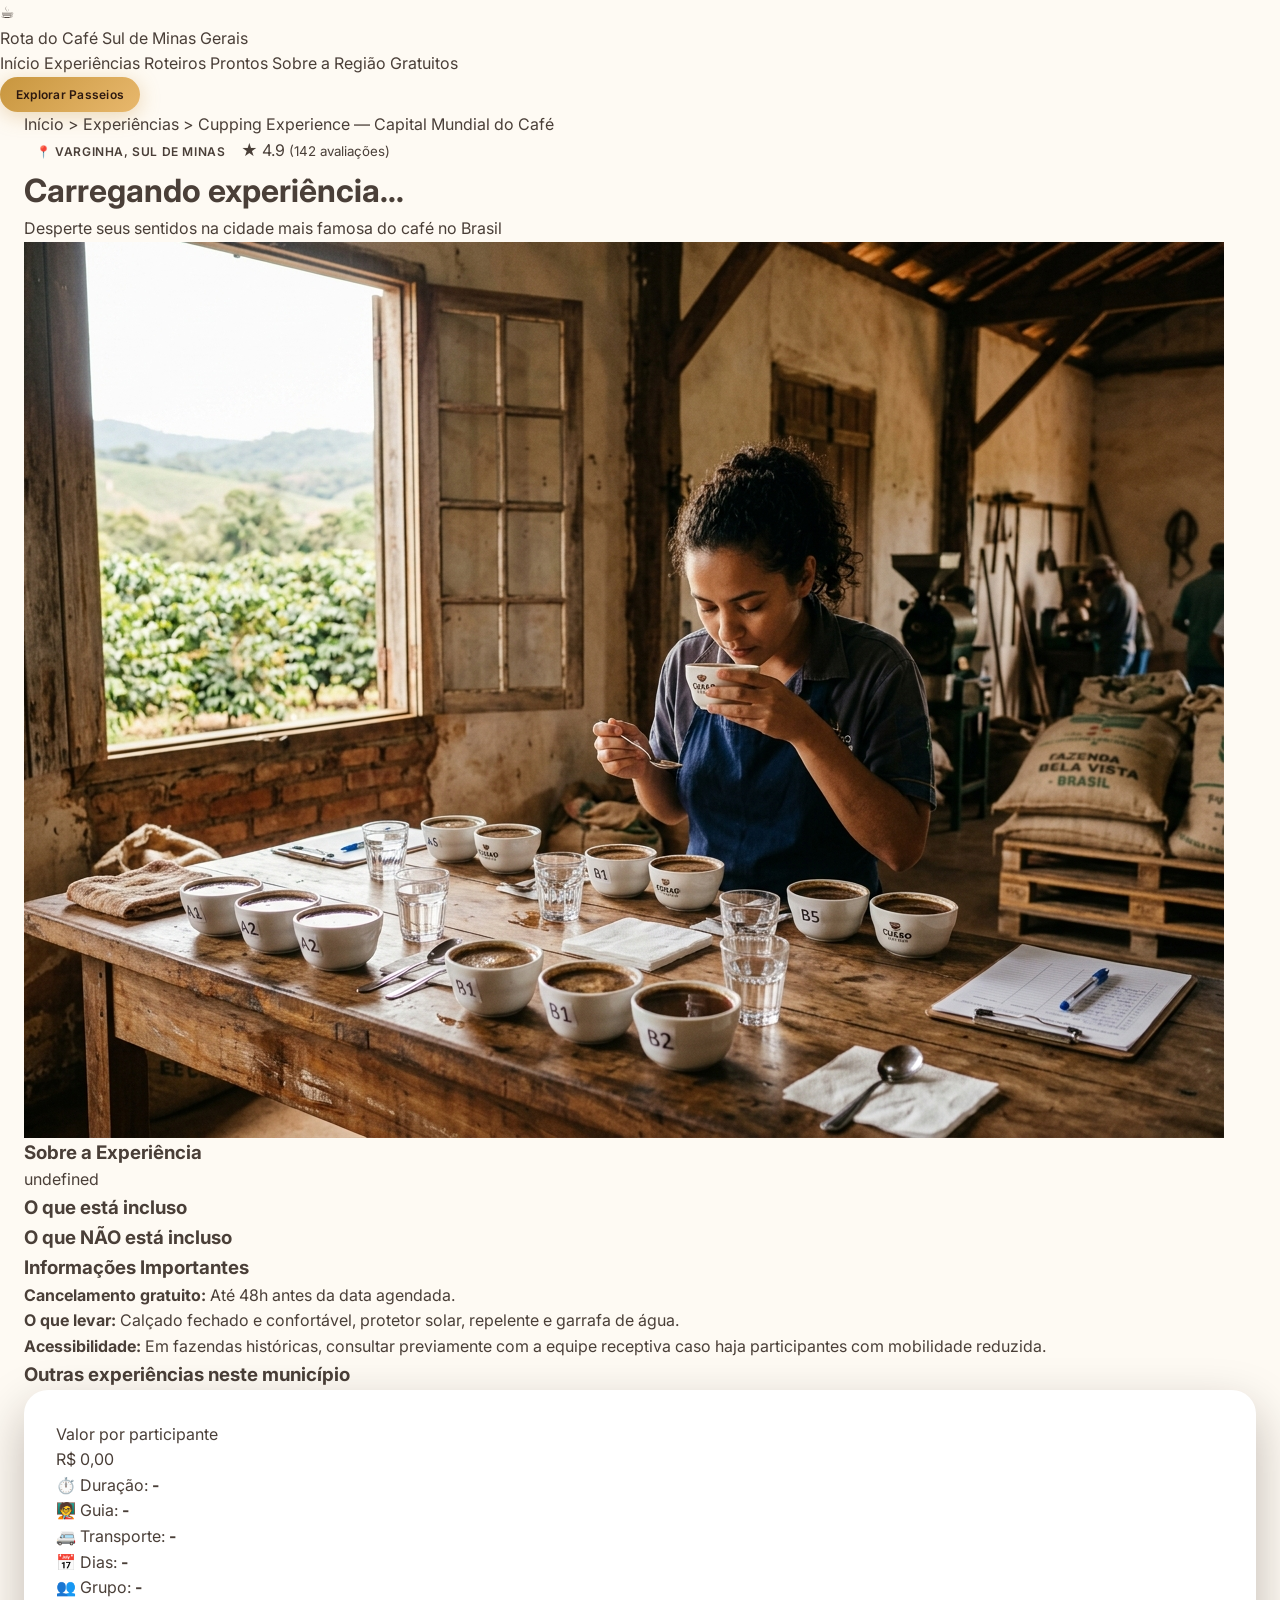
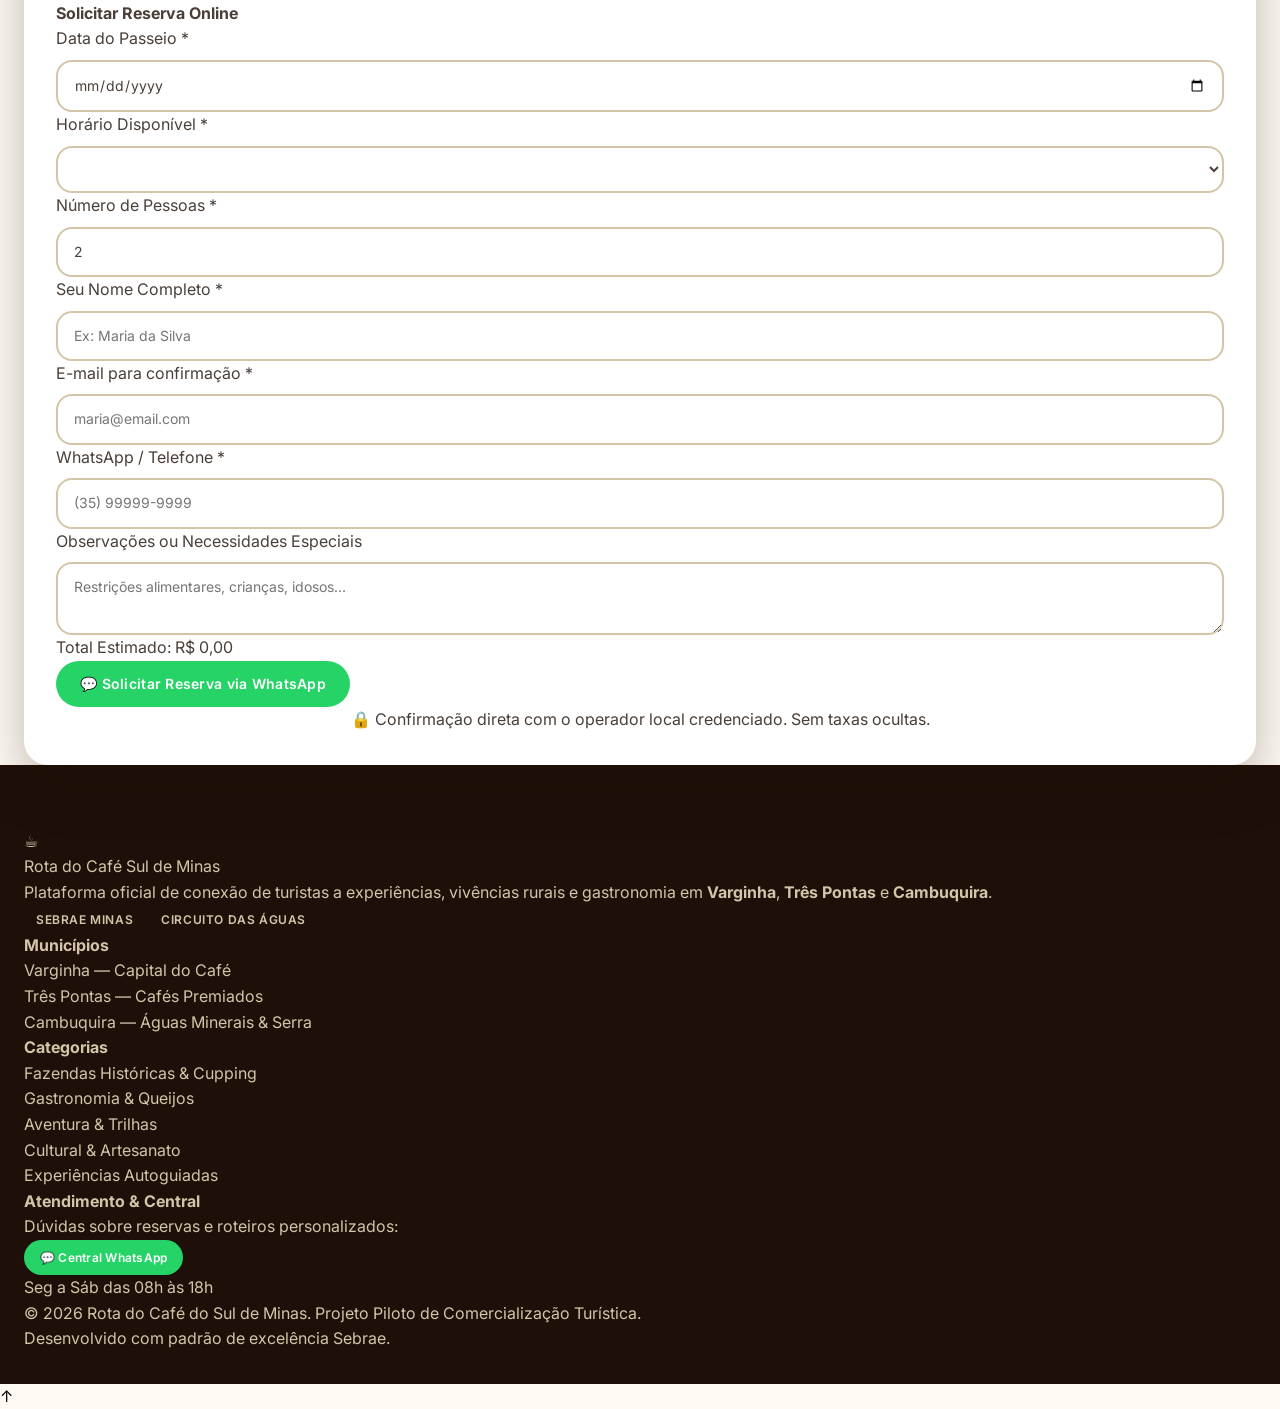
==== experiencia.html @ 90dc14e3 "first commit" ====
<!DOCTYPE html>
<html lang="pt-BR">
<head>
  <meta charset="UTF-8">
  <meta name="viewport" content="width=device-width, initial-scale=1.0">
  <link rel="preconnect" href="https://fonts.googleapis.com">
  <link rel="preconnect" href="https://fonts.gstatic.com" crossorigin>
  <link href="https://fonts.googleapis.com/css2?family=Plus+Jakarta+Sans:wght@400;500;600;700;800&family=Playfair+Display:ital,wght@0,600;0,700;1,400&display=swap" rel="stylesheet">
  <link rel="stylesheet" href="css/variables.css">
  <link rel="stylesheet" href="css/reset.css">
  <link rel="stylesheet" href="css/components.css">
  <link rel="stylesheet" href="css/main.css">
  <title>Detalhes da Experiência — Rota do Café</title>
</head>
<body>


  <header class="header">
    <div class="header-container">
      <a href="index.html" class="logo">
        <span class="logo-icon">☕</span>
        <div class="logo-text">
          <span class="logo-title">Rota do Café</span>
          <span class="logo-subtitle">Sul de Minas Gerais</span>
        </div>
      </a>
      <nav class="nav-links">
        <a href="index.html">Início</a>
        <a href="experiencias.html">Experiências</a>
        <a href="roteiros.html">Roteiros Prontos</a>
        <a href="sobre.html">Sobre a Região</a>
        <a href="experiencias.html?preco=free" class="nav-highlight">Gratuitos</a>
      </nav>
      <div class="header-actions">
        <a href="experiencias.html" class="btn btn-primary btn-sm">Explorar Passeios</a>
        <button class="mobile-toggle" aria-label="Menu Mobile">
          <span></span><span></span><span></span>
        </button>
      </div>
    </div>
  </header>


  <main id="expContainer" class="exp-detail-page py-8">
    <div class="container">
      
      <!-- Topo: Breadcrumb e Título -->
      <nav class="breadcrumb mb-4">
        <a href="index.html">Início</a> &gt; 
        <a href="experiencias.html">Experiências</a> &gt; 
        <span id="expTitle">Experiência</span>
      </nav>

      <div class="exp-header-info mb-6">
        <div class="flex-between align-center">
          <span id="expCity" class="badge badge-dourado text-sm">📍 Município</span>
          <span id="expRating" class="rating-stars text-sm">★ 4.9</span>
        </div>
        <h1 id="expTitle" class="mt-2">Carregando experiência...</h1>
        <p id="expSubtitle" class="lead text-muted"></p>
      </div>

      <!-- Grid Principal: Detalhes + Barra de Reserva -->
      <div class="exp-layout">
        
        <!-- Coluna Esquerda: Fotos, Conteúdo, Inclusos -->
        <div class="exp-main-col">
          <div class="exp-hero-img-box mb-6">
            <img id="expHeroImg" src="assets/images/hero.jpg" alt="Foto da Experiência">
          </div>

          <section class="exp-section">
            <h3>Sobre a Experiência</h3>
            <div id="expDescFull"></div>
          </section>

          <section class="exp-section">
            <h3>O que está incluso</h3>
            <ul id="expInclusos" class="inclusos-list"></ul>
          </section>

          <section class="exp-section">
            <h3>O que NÃO está incluso</h3>
            <ul id="expNaoInclusos" class="nao-inclusos-list"></ul>
          </section>

          <section class="exp-section">
            <h3>Informações Importantes</h3>
            <div class="info-box-highlight">
              <p><strong>Cancelamento gratuito:</strong> Até 48h antes da data agendada.</p>
              <p><strong>O que levar:</strong> Calçado fechado e confortável, protetor solar, repelente e garrafa de água.</p>
              <p><strong>Acessibilidade:</strong> Em fazendas históricas, consultar previamente com a equipe receptiva caso haja participantes com mobilidade reduzida.</p>
            </div>
          </section>

          <!-- Outras experiências no mesmo município -->
          <section class="exp-section mt-8">
            <h3>Outras experiências neste município</h3>
            <div id="relatedGrid" class="grid-3 mt-4"></div>
          </section>
        </div>

        <!-- Coluna Direita: Box de Reserva Flutuante -->
        <aside class="exp-booking-sidebar">
          <div class="booking-card shadow-lg">
            <div class="booking-header">
              <span class="text-xs uppercase tracking-wider text-muted">Valor por participante</span>
              <div id="bookingPriceDisplay" class="booking-price-val">R$ 0,00</div>
            </div>

            <!-- Ficha Técnica Rápida -->
            <div class="booking-specs">
              <div class="spec-row">
                <span>⏱️ Duração:</span>
                <strong id="specDuration">-</strong>
              </div>
              <div class="spec-row">
                <span>🧑‍🏫 Guia:</span>
                <strong id="specGuide">-</strong>
              </div>
              <div class="spec-row">
                <span>🚐 Transporte:</span>
                <strong id="specTransport">-</strong>
              </div>
              <div class="spec-row">
                <span>📅 Dias:</span>
                <strong id="specDays">-</strong>
              </div>
              <div class="spec-row">
                <span>👥 Grupo:</span>
                <strong id="specMinMax">-</strong>
              </div>
            </div>

            <!-- Formulário de Solicitação de Reserva -->
            <form id="bookingForm" class="booking-form mt-4">
              <h4 class="font-bold text-sm mb-3">Solicitar Reserva Online</h4>
              
              <div class="form-group mb-3">
                <label for="bookDate">Data do Passeio *</label>
                <input type="date" id="bookDate" required class="form-input">
              </div>

              <div class="form-group mb-3">
                <label for="bookTime">Horário Disponível *</label>
                <select id="bookTime" required class="form-select"></select>
              </div>

              <div class="form-group mb-3">
                <label for="bookPersons">Número de Pessoas *</label>
                <input type="number" id="bookPersons" value="2" min="1" max="30" required class="form-input">
              </div>

              <div class="form-group mb-3">
                <label for="bookName">Seu Nome Completo *</label>
                <input type="text" id="bookName" placeholder="Ex: Maria da Silva" required class="form-input">
              </div>

              <div class="form-group mb-3">
                <label for="bookEmail">E-mail para confirmação *</label>
                <input type="email" id="bookEmail" placeholder="maria@email.com" required class="form-input">
              </div>

              <div class="form-group mb-3">
                <label for="bookPhone">WhatsApp / Telefone *</label>
                <input type="tel" id="bookPhone" placeholder="(35) 99999-9999" required class="form-input">
              </div>

              <div class="form-group mb-4">
                <label for="bookNotes">Observações ou Necessidades Especiais</label>
                <textarea id="bookNotes" rows="2" placeholder="Restrições alimentares, crianças, idosos..." class="form-input"></textarea>
              </div>

              <div class="booking-total-summary flex-between align-center p-3 mb-4 bg-light rounded">
                <span class="text-sm font-bold">Total Estimado:</span>
                <span id="bookTotalAmount" class="font-bold text-cafe text-lg">R$ 0,00</span>
              </div>

              <button type="submit" id="submitBooking" class="btn btn-whatsapp w-full py-3">
                <span>💬 Solicitar Reserva via WhatsApp</span>
              </button>
              
              <p class="text-xs text-center text-muted mt-2">
                🔒 Confirmação direta com o operador local credenciado. Sem taxas ocultas.
              </p>
            </form>
          </div>
        </aside>

      </div>
    </div>
  </main>


  <footer class="footer">
    <div class="container footer-content">
      <div class="footer-col brand-col">
        <div class="logo mb-4">
          <span class="logo-icon">☕</span>
          <div class="logo-text">
            <span class="logo-title">Rota do Café</span>
            <span class="logo-subtitle">Sul de Minas</span>
          </div>
        </div>
        <p class="text-sm text-muted">
          Plataforma oficial de conexão de turistas a experiências, vivências rurais e gastronomia em <strong>Varginha</strong>, <strong>Três Pontas</strong> e <strong>Cambuquira</strong>.
        </p>
        <div class="footer-badges mt-4">
          <span class="badge badge-cafe">Sebrae Minas</span>
          <span class="badge badge-verde">Circuito das Águas</span>
        </div>
      </div>

      <div class="footer-col">
        <h4>Municípios</h4>
        <ul>
          <li><a href="experiencias.html?municipio=Varginha">Varginha — Capital do Café</a></li>
          <li><a href="experiencias.html?municipio=Tr%C3%AAs+Pontas">Três Pontas — Cafés Premiados</a></li>
          <li><a href="experiencias.html?municipio=Cambuquira">Cambuquira — Águas Minerais & Serra</a></li>
        </ul>
      </div>

      <div class="footer-col">
        <h4>Categorias</h4>
        <ul>
          <li><a href="experiencias.html?categoria=fazenda">Fazendas Históricas & Cupping</a></li>
          <li><a href="experiencias.html?categoria=gastronomia">Gastronomia & Queijos</a></li>
          <li><a href="experiencias.html?categoria=aventura">Aventura & Trilhas</a></li>
          <li><a href="experiencias.html?categoria=cultural">Cultural & Artesanato</a></li>
          <li><a href="experiencias.html?preco=free">Experiências Autoguiadas</a></li>
        </ul>
      </div>

      <div class="footer-col">
        <h4>Atendimento & Central</h4>
        <p class="text-sm text-muted mb-3">Dúvidas sobre reservas e roteiros personalizados:</p>
        <a href="https://wa.me/5535999887766" target="_blank" class="btn btn-whatsapp btn-sm">
          <span>💬 Central WhatsApp</span>
        </a>
        <p class="text-xs text-muted mt-3">Seg a Sáb das 08h às 18h</p>
      </div>
    </div>

    <div class="footer-bottom">
      <div class="container flex-between">
        <p class="text-xs text-muted">© 2026 Rota do Café do Sul de Minas. Projeto Piloto de Comercialização Turística.</p>
        <p class="text-xs text-muted">Desenvolvido com padrão de excelência Sebrae.</p>
      </div>
    </div>
  </footer>
  <button id="backToTop" class="back-to-top" aria-label="Voltar ao topo">↑</button>


  <script src="js/data.js"></script>
  <script src="js/main.js"></script>
  <script src="js/experience.js"></script>
</body>
</html>
---- css/variables.css ----
/* ============================================================
   ROTA DO CAFE DO SUL DE MINAS - Design Tokens
   ============================================================ */

@import url('https://fonts.googleapis.com/css2?family=Playfair+Display:ital,wght@0,400;0,600;0,700;0,900;1,400;1,600&family=Inter:wght@300;400;500;600;700&family=Bebas+Neue&display=swap');

:root {
  --cafe-escuro:   #1E1008;
  --cafe-profundo: #2C1810;
  --cafe-medio:    #6B3A2A;
  --cafe-claro:    #8B5E3C;
  --dourado:       #C8963E;
  --dourado-claro: #E8B86D;
  --dourado-pale:  #F5D89A;
  --verde-mata:    #1E3A0F;
  --verde-escuro:  #2D5016;
  --verde-medio:   #4A7C2F;
  --verde-claro:   #6B9E47;
  --verde-menta:   #8DC26B;
  --creme:         #F5EDD6;
  --creme-escuro:  #EDE0C4;
  --areia:         #D4C5A9;
  --argila:        #A8907A;
  --cinza-quente:  #8A7B6E;
  --cinza-escuro:  #4A3F38;
  --branco-quente: #FEFAF3;
  --sucesso:       #2D7A3A;
  --atencao:       #C8963E;
  --erro:          #9B2335;
  --info:          #2D5A8E;
  --grad-hero:     linear-gradient(165deg, rgba(30,16,8,0.85) 0%, rgba(44,24,16,0.6) 50%, rgba(45,80,22,0.4) 100%);
  --grad-cafe:     linear-gradient(135deg, var(--cafe-profundo) 0%, var(--cafe-medio) 100%);
  --grad-dourado:  linear-gradient(135deg, var(--dourado) 0%, var(--dourado-claro) 100%);
  --grad-verde:    linear-gradient(135deg, var(--verde-escuro) 0%, var(--verde-medio) 100%);
  --grad-card:     linear-gradient(180deg, transparent 40%, rgba(30,16,8,0.92) 100%);
  --grad-section:  linear-gradient(180deg, var(--branco-quente) 0%, var(--creme) 100%);
  --font-serif:    'Playfair Display', Georgia, serif;
  --font-sans:     'Inter', system-ui, sans-serif;
  --font-display:  'Bebas Neue', 'Arial Black', sans-serif;
  --text-xs:    0.75rem;
  --text-sm:    0.875rem;
  --text-base:  1rem;
  --text-lg:    1.125rem;
  --text-xl:    1.25rem;
  --text-2xl:   1.5rem;
  --text-3xl:   1.875rem;
  --text-4xl:   2.25rem;
  --text-5xl:   3rem;
  --text-6xl:   3.75rem;
  --text-7xl:   4.5rem;
  --space-1:   0.25rem;
  --space-2:   0.5rem;
  --space-3:   0.75rem;
  --space-4:   1rem;
  --space-5:   1.25rem;
  --space-6:   1.5rem;
  --space-8:   2rem;
  --space-10:  2.5rem;
  --space-12:  3rem;
  --space-16:  4rem;
  --space-20:  5rem;
  --space-24:  6rem;
  --space-32:  8rem;
  --radius-sm:  0.25rem;
  --radius-md:  0.5rem;
  --radius-lg:  1rem;
  --radius-xl:  1.5rem;
  --radius-full: 9999px;
  --shadow-sm:  0 1px 3px rgba(30,16,8,0.12);
  --shadow-md:  0 4px 12px rgba(30,16,8,0.15);
  --shadow-lg:  0 10px 30px rgba(30,16,8,0.20);
  --shadow-xl:  0 20px 50px rgba(30,16,8,0.28);
  --shadow-gold: 0 4px 20px rgba(200,150,62,0.35);
  --shadow-card: 0 8px 32px rgba(30,16,8,0.18);
  --ease-out:   cubic-bezier(0.25, 0.46, 0.45, 0.94);
  --ease-spring: cubic-bezier(0.34, 1.56, 0.64, 1);
  --duration-fast:   150ms;
  --duration-base:   250ms;
  --duration-slow:   400ms;
  --container-max: 1280px;
  --nav-height: 72px;
}
---- css/components.css ----
/* ===== BUTTONS ===== */
.btn {
  display: inline-flex;
  align-items: center;
  gap: var(--space-2);
  padding: var(--space-3) var(--space-6);
  border-radius: var(--radius-full);
  font-weight: 600;
  font-size: var(--text-sm);
  letter-spacing: 0.02em;
  transition: all var(--duration-base) var(--ease-out);
  cursor: pointer;
  text-decoration: none;
  white-space: nowrap;
}
.btn-primary {
  background: var(--grad-dourado);
  color: var(--cafe-profundo);
  box-shadow: var(--shadow-gold);
}
.btn-primary:hover {
  transform: translateY(-2px);
  box-shadow: 0 8px 30px rgba(200,150,62,0.5);
}
.btn-secondary {
  background: transparent;
  color: var(--branco-quente);
  border: 2px solid rgba(245,237,214,0.5);
  backdrop-filter: blur(10px);
}
.btn-secondary:hover {
  background: rgba(245,237,214,0.1);
  border-color: var(--creme);
  transform: translateY(-2px);
}
.btn-outline {
  background: transparent;
  color: var(--cafe-medio);
  border: 2px solid var(--cafe-medio);
}
.btn-outline:hover {
  background: var(--cafe-medio);
  color: var(--branco-quente);
  transform: translateY(-2px);
}
.btn-verde {
  background: var(--grad-verde);
  color: var(--branco-quente);
}
.btn-verde:hover {
  transform: translateY(-2px);
  box-shadow: 0 8px 25px rgba(45,80,22,0.4);
}
.btn-lg {
  padding: var(--space-4) var(--space-8);
  font-size: var(--text-base);
}
.btn-sm {
  padding: var(--space-2) var(--space-4);
  font-size: var(--text-xs);
}
.btn-whatsapp {
  background: #25D366;
  color: white;
}
.btn-whatsapp:hover {
  background: #1ebe5a;
  transform: translateY(-2px);
  box-shadow: 0 8px 25px rgba(37,211,102,0.4);
}

/* ===== BADGES ===== */
.badge {
  display: inline-flex;
  align-items: center;
  gap: 4px;
  padding: var(--space-1) var(--space-3);
  border-radius: var(--radius-full);
  font-size: var(--text-xs);
  font-weight: 600;
  letter-spacing: 0.05em;
  text-transform: uppercase;
}
.badge-fazenda   { background: rgba(107,58,42,0.12); color: var(--cafe-medio); }
.badge-gastronomia { background: rgba(200,150,62,0.12); color: #9A6F20; }
.badge-aventura  { background: rgba(74,124,47,0.12); color: var(--verde-escuro); }
.badge-cultural  { background: rgba(139,94,60,0.12); color: var(--cafe-claro); }
.badge-gratuita  { background: rgba(45,80,22,0.12); color: var(--verde-escuro); }

/* ===== EXPERIENCE CARD ===== */
.exp-card {
  background: white;
  border-radius: var(--radius-xl);
  overflow: hidden;
  box-shadow: var(--shadow-card);
  transition: all var(--duration-slow) var(--ease-out);
  cursor: pointer;
  display: flex;
  flex-direction: column;
  height: 100%;
}
.exp-card:hover {
  transform: translateY(-8px);
  box-shadow: var(--shadow-xl);
}
.exp-card__img-wrap {
  position: relative;
  overflow: hidden;
  height: 220px;
}
.exp-card__img {
  width: 100%;
  height: 100%;
  object-fit: cover;
  transition: transform var(--duration-slow) var(--ease-out);
}
.exp-card:hover .exp-card__img { transform: scale(1.08); }
.exp-card__overlay {
  position: absolute;
  inset: 0;
  background: var(--grad-card);
}
.exp-card__tags {
  position: absolute;
  top: var(--space-3);
  left: var(--space-3);
  display: flex;
  gap: var(--space-2);
  flex-wrap: wrap;
}
.exp-card__gratuita {
  position: absolute;
  top: var(--space-3);
  right: var(--space-3);
  background: var(--verde-medio);
  color: white;
  padding: var(--space-1) var(--space-3);
  border-radius: var(--radius-full);
  font-size: var(--text-xs);
  font-weight: 700;
}
.exp-card__rating {
  position: absolute;
  bottom: var(--space-3);
  right: var(--space-3);
  display: flex;
  align-items: center;
  gap: var(--space-1);
  background: rgba(0,0,0,0.5);
  backdrop-filter: blur(6px);
  color: #FFD700;
  padding: 4px 10px;
  border-radius: var(--radius-full);
  font-size: var(--text-xs);
  font-weight: 600;
}
.exp-card__body {
  padding: var(--space-5);
  flex: 1;
  display: flex;
  flex-direction: column;
  gap: var(--space-2);
}
.exp-card__municipio {
  font-size: var(--text-xs);
  color: var(--cinza-quente);
  font-weight: 500;
  display: flex;
  align-items: center;
  gap: 4px;
}
.exp-card__municipio::before { content: '📍'; font-size: 10px; }
.exp-card__title {
  font-family: var(--font-serif);
  font-size: var(--text-lg);
  font-weight: 700;
  color: var(--cafe-profundo);
  line-height: 1.3;
}
.exp-card__meta {
  display: flex;
  gap: var(--space-4);
  font-size: var(--text-xs);
  color: var(--cinza-quente);
  margin-top: auto;
  padding-top: var(--space-3);
  border-top: 1px solid var(--creme-escuro);
}
.exp-card__meta-item {
  display: flex;
  align-items: center;
  gap: 4px;
}
.exp-card__footer {
  display: flex;
  align-items: center;
  justify-content: space-between;
  padding: var(--space-4) var(--space-5);
  background: var(--creme);
  border-top: 1px solid var(--creme-escuro);
}
.exp-card__price {
  font-family: var(--font-display);
  font-size: var(--text-2xl);
  color: var(--cafe-profundo);
  line-height: 1;
}
.exp-card__price span {
  font-family: var(--font-sans);
  font-size: var(--text-xs);
  color: var(--cinza-quente);
  font-weight: 400;
}
.exp-card__price.free { color: var(--verde-escuro); }

/* ===== ROTEIRO CARD ===== */
.roteiro-card {
  background: white;
  border-radius: var(--radius-xl);
  overflow: hidden;
  box-shadow: var(--shadow-card);
  transition: all var(--duration-slow) var(--ease-out);
  cursor: pointer;
}
.roteiro-card:hover {
  transform: translateY(-8px);
  box-shadow: var(--shadow-xl);
}
.roteiro-card__img-wrap {
  position: relative;
  height: 200px;
  overflow: hidden;
}
.roteiro-card__img {
  width: 100%;
  height: 100%;
  object-fit: cover;
  transition: transform var(--duration-slow) var(--ease-out);
}
.roteiro-card:hover .roteiro-card__img { transform: scale(1.08); }
.roteiro-card__overlay {
  position: absolute;
  inset: 0;
  background: var(--grad-card);
}
.roteiro-card__duracao {
  position: absolute;
  top: var(--space-3);
  left: var(--space-3);
  background: var(--grad-dourado);
  color: var(--cafe-profundo);
  padding: 4px 12px;
  border-radius: var(--radius-full);
  font-size: var(--text-xs);
  font-weight: 700;
}
.roteiro-card__body { padding: var(--space-5); }
.roteiro-card__title {
  font-family: var(--font-serif);
  font-size: var(--text-xl);
  font-weight: 700;
  color: var(--cafe-profundo);
  margin-bottom: var(--space-2);
}
.roteiro-card__sub {
  font-size: var(--text-sm);
  color: var(--cinza-quente);
  margin-bottom: var(--space-3);
}
.roteiro-card__cidades {
  display: flex;
  flex-wrap: wrap;
  gap: var(--space-2);
  margin-bottom: var(--space-4);
}
.roteiro-card__cidade {
  background: var(--creme);
  color: var(--cafe-medio);
  padding: 2px 10px;
  border-radius: var(--radius-full);
  font-size: var(--text-xs);
  font-weight: 500;
}
.roteiro-card__footer {
  display: flex;
  align-items: center;
  justify-content: space-between;
  border-top: 1px solid var(--creme-escuro);
  padding-top: var(--space-4);
}
.roteiro-card__price {
  font-family: var(--font-display);
  font-size: var(--text-2xl);
  color: var(--cafe-profundo);
}
.roteiro-card__price-sub {
  font-family: var(--font-sans);
  font-size: var(--text-xs);
  color: var(--cinza-quente);
  font-weight: 400;
}

/* ===== FILTERS ===== */
.filter-bar {
  display: flex;
  flex-wrap: wrap;
  gap: var(--space-3);
  align-items: center;
}
.filter-chip {
  padding: var(--space-2) var(--space-4);
  border-radius: var(--radius-full);
  border: 2px solid var(--areia);
  background: white;
  color: var(--cinza-escuro);
  font-size: var(--text-sm);
  font-weight: 500;
  cursor: pointer;
  transition: all var(--duration-base) var(--ease-out);
}
.filter-chip:hover {
  border-color: var(--dourado);
  color: var(--cafe-medio);
}
.filter-chip.active {
  background: var(--grad-cafe);
  border-color: transparent;
  color: white;
}

/* ===== STATS ===== */
.stat-item {
  text-align: center;
  padding: var(--space-8);
}
.stat-num {
  font-family: var(--font-display);
  font-size: var(--text-6xl);
  line-height: 1;
  background: var(--grad-dourado);
  -webkit-background-clip: text;
  -webkit-text-fill-color: transparent;
  background-clip: text;
}
.stat-label {
  font-size: var(--text-sm);
  color: var(--cinza-quente);
  margin-top: var(--space-2);
  font-weight: 500;
  text-transform: uppercase;
  letter-spacing: 0.08em;
}

/* ===== CATEGORY CARDS ===== */
.cat-card {
  display: flex;
  flex-direction: column;
  align-items: center;
  justify-content: center;
  gap: var(--space-3);
  padding: var(--space-8) var(--space-6);
  background: white;
  border-radius: var(--radius-xl);
  border: 2px solid transparent;
  box-shadow: var(--shadow-sm);
  cursor: pointer;
  transition: all var(--duration-slow) var(--ease-spring);
  text-align: center;
}
.cat-card:hover {
  transform: translateY(-6px) scale(1.03);
  box-shadow: var(--shadow-lg);
  border-color: var(--dourado);
}
.cat-card__icon {
  font-size: 2.5rem;
  line-height: 1;
  transition: transform var(--duration-base) var(--ease-spring);
}
.cat-card:hover .cat-card__icon { transform: scale(1.2) rotate(-5deg); }
.cat-card__title {
  font-family: var(--font-serif);
  font-size: var(--text-base);
  font-weight: 700;
  color: var(--cafe-profundo);
}
.cat-card__count {
  font-size: var(--text-xs);
  color: var(--cinza-quente);
}

/* ===== SECTION HEADERS ===== */
.section-tag {
  display: inline-block;
  font-size: var(--text-xs);
  font-weight: 700;
  letter-spacing: 0.12em;
  text-transform: uppercase;
  color: var(--dourado);
  margin-bottom: var(--space-3);
}
.section-title {
  font-family: var(--font-serif);
  font-size: var(--text-4xl);
  font-weight: 700;
  color: var(--cafe-profundo);
  line-height: 1.2;
  margin-bottom: var(--space-4);
}
.section-subtitle {
  font-size: var(--text-lg);
  color: var(--cinza-quente);
  max-width: 600px;
}

/* ===== FORMS ===== */
.form-group {
  display: flex;
  flex-direction: column;
  gap: var(--space-2);
}
.form-label {
  font-size: var(--text-sm);
  font-weight: 600;
  color: var(--cafe-escuro);
}
.form-input, .form-select, .form-textarea {
  padding: var(--space-3) var(--space-4);
  border: 2px solid var(--areia);
  border-radius: var(--radius-lg);
  font-size: var(--text-sm);
  color: var(--cinza-escuro);
  background: white;
  transition: border-color var(--duration-base) var(--ease-out);
}
.form-input:focus, .form-select:focus, .form-textarea:focus {
  border-color: var(--dourado);
  box-shadow: 0 0 0 3px rgba(200,150,62,0.15);
}
.form-textarea { resize: vertical; min-height: 100px; }

/* ===== BOOKING CARD ===== */
.booking-card {
  background: white;
  border-radius: var(--radius-xl);
  box-shadow: var(--shadow-xl);
  padding: var(--space-8);
  position: sticky;
  top: calc(var(--nav-height) + var(--space-6));
}
.booking-card__price {
  font-family: var(--font-display);
  font-size: var(--text-5xl);
  color: var(--cafe-profundo);
  line-height: 1;
  margin-bottom: var(--space-1);
}
.booking-card__price-info {
  font-size: var(--text-sm);
  color: var(--cinza-quente);
  margin-bottom: var(--space-5);
}
.booking-card__meta {
  display: grid;
  grid-template-columns: 1fr 1fr;
  gap: var(--space-3);
  margin-bottom: var(--space-6);
  padding: var(--space-4);
  background: var(--creme);
  border-radius: var(--radius-lg);
}
.booking-card__meta-item {
  display: flex;
  flex-direction: column;
  gap: 2px;
}
.booking-card__meta-label {
  font-size: var(--text-xs);
  color: var(--cinza-quente);
  font-weight: 500;
}
.booking-card__meta-value {
  font-size: var(--text-sm);
  font-weight: 600;
  color: var(--cafe-profundo);
}
.booking-card__garantias {
  display: flex;
  flex-direction: column;
  gap: var(--space-2);
  margin-top: var(--space-4);
}
.booking-card__garantia {
  display: flex;
  align-items: center;
  gap: var(--space-2);
  font-size: var(--text-xs);
  color: var(--cinza-quente);
}
.booking-card__garantia::before { content: '✅'; font-size: 12px; }

/* ===== TESTIMONIALS ===== */
.testimonial-card {
  background: white;
  border-radius: var(--radius-xl);
  padding: var(--space-8);
  box-shadow: var(--shadow-md);
  border-left: 4px solid var(--dourado);
}
.testimonial-card__stars { color: #FFD700; font-size: var(--text-lg); margin-bottom: var(--space-3); }
.testimonial-card__text {
  font-style: italic;
  color: var(--cinza-escuro);
  margin-bottom: var(--space-4);
  line-height: 1.7;
}
.testimonial-card__author {
  display: flex;
  align-items: center;
  gap: var(--space-3);
}
.testimonial-card__avatar {
  width: 44px;
  height: 44px;
  border-radius: 50%;
  background: var(--grad-cafe);
  display: flex;
  align-items: center;
  justify-content: center;
  color: white;
  font-weight: 700;
  font-size: var(--text-lg);
  flex-shrink: 0;
}
.testimonial-card__name { font-weight: 600; color: var(--cafe-profundo); font-size: var(--text-sm); }
.testimonial-card__origin { font-size: var(--text-xs); color: var(--cinza-quente); }

/* ===== MAP TERRITORY ===== */
.territory-map {
  position: relative;
  background: var(--creme);
  border-radius: var(--radius-xl);
  overflow: hidden;
  min-height: 400px;
}
.map-pin {
  position: absolute;
  transform: translate(-50%, -100%);
  cursor: pointer;
  transition: all var(--duration-base) var(--ease-spring);
}
.map-pin:hover { transform: translate(-50%, -100%) scale(1.2); }
.map-pin__dot {
  width: 14px;
  height: 14px;
  background: var(--dourado);
  border-radius: 50%;
  border: 3px solid white;
  box-shadow: 0 2px 8px rgba(0,0,0,0.3);
  margin: 0 auto;
}
.map-pin__pulse {
  position: absolute;
  top: 50%;
  left: 50%;
  transform: translate(-50%,-50%);
  width: 30px;
  height: 30px;
  background: rgba(200,150,62,0.3);
  border-radius: 50%;
  animation: pulse 2s infinite;
}
.map-pin__label {
  background: var(--cafe-profundo);
  color: white;
  padding: 3px 8px;
  border-radius: 4px;
  font-size: 10px;
  font-weight: 600;
  white-space: nowrap;
  margin-bottom: 4px;
  text-align: center;
}
@keyframes pulse {
  0% { opacity: 0.8; transform: translate(-50%,-50%) scale(0.8); }
  100% { opacity: 0; transform: translate(-50%,-50%) scale(2); }
}

/* ===== HOW IT WORKS ===== */
.how-step {
  display: flex;
  flex-direction: column;
  align-items: center;
  text-align: center;
  gap: var(--space-4);
}
.how-step__num {
  width: 72px;
  height: 72px;
  background: var(--grad-dourado);
  border-radius: 50%;
  display: flex;
  align-items: center;
  justify-content: center;
  font-family: var(--font-display);
  font-size: var(--text-3xl);
  color: var(--cafe-profundo);
  box-shadow: var(--shadow-gold);
}
.how-step__title {
  font-family: var(--font-serif);
  font-size: var(--text-xl);
  font-weight: 700;
  color: var(--cafe-profundo);
}
.how-step__desc { font-size: var(--text-sm); color: var(--cinza-quente); max-width: 220px; }

/* ===== NEWSLETTER ===== */
.newsletter-wrap {
  background: var(--grad-cafe);
  border-radius: var(--radius-xl);
  padding: var(--space-12) var(--space-8);
  text-align: center;
  color: var(--creme);
}
.newsletter-form {
  display: flex;
  gap: var(--space-3);
  max-width: 480px;
  margin: var(--space-6) auto 0;
}
.newsletter-input {
  flex: 1;
  padding: var(--space-4) var(--space-5);
  border-radius: var(--radius-full);
  border: none;
  font-size: var(--text-sm);
}
---- css/main.css ----
@import url('./variables.css');
@import url('./reset.css');
@import url('./components.css');

/* ===== LAYOUT ===== */
.container {
  max-width: var(--container-max);
  margin: 0 auto;
  padding: 0 var(--space-6);
}
.container-wide {
  max-width: var(--container-wide);
  margin: 0 auto;
  padding: 0 var(--space-6);
}
.section { padding: var(--space-20) 0; }
.section-dark {
  background: var(--cafe-profundo);
  color: var(--creme);
}
.section-creme { background: var(--creme); }
.section-dark .section-title { color: var(--dourado-claro); }
.section-dark .section-subtitle { color: var(--areia); }
.grid-3 {
  display: grid;
  grid-template-columns: repeat(3, 1fr);
  gap: var(--space-8);
}
.grid-4 {
  display: grid;
  grid-template-columns: repeat(4, 1fr);
  gap: var(--space-6);
}
.grid-2 {
  display: grid;
  grid-template-columns: repeat(2, 1fr);
  gap: var(--space-8);
}

/* ===== NAVBAR ===== */
.navbar {
  position: fixed;
  top: 0;
  left: 0;
  right: 0;
  z-index: 1000;
  height: var(--nav-height);
  display: flex;
  align-items: center;
  padding: 0 var(--space-8);
  transition: all var(--duration-base) var(--ease-out);
}
.navbar.transparent {
  background: transparent;
}
.navbar.scrolled {
  background: rgba(30,16,8,0.95);
  backdrop-filter: blur(20px);
  box-shadow: 0 4px 30px rgba(0,0,0,0.3);
}
.navbar__brand {
  font-family: var(--font-serif);
  font-size: var(--text-xl);
  font-weight: 700;
  color: var(--creme);
  flex-shrink: 0;
}
.navbar__brand span { color: var(--dourado); }
.navbar__nav {
  display: flex;
  align-items: center;
  gap: var(--space-8);
  margin: 0 auto;
}
.navbar__link {
  color: rgba(245,237,214,0.85);
  font-size: var(--text-sm);
  font-weight: 500;
  transition: color var(--duration-fast);
  position: relative;
}
.navbar__link::after {
  content: '';
  position: absolute;
  bottom: -4px;
  left: 0;
  right: 0;
  height: 2px;
  background: var(--dourado);
  transform: scaleX(0);
  transition: transform var(--duration-base) var(--ease-out);
}
.navbar__link:hover, .navbar__link.active { color: var(--creme); }
.navbar__link:hover::after, .navbar__link.active::after { transform: scaleX(1); }
.navbar__actions { display: flex; align-items: center; gap: var(--space-3); }
.navbar__hamburger {
  display: none;
  flex-direction: column;
  gap: 5px;
  cursor: pointer;
  padding: var(--space-2);
}
.navbar__hamburger span {
  display: block;
  width: 24px;
  height: 2px;
  background: var(--creme);
  transition: all var(--duration-base);
}

/* ===== HERO ===== */
.hero {
  position: relative;
  height: 100vh;
  min-height: 700px;
  display: flex;
  align-items: center;
  overflow: hidden;
}
.hero__bg {
  position: absolute;
  inset: 0;
  background-image: url('assets/images/hero.jpg');
  background-size: cover;
  background-position: center;
  transform-origin: center;
  animation: heroZoom 20s ease-in-out infinite alternate;
}
@keyframes heroZoom {
  from { transform: scale(1); }
  to { transform: scale(1.06); }
}
.hero__overlay {
  position: absolute;
  inset: 0;
  background: var(--grad-hero);
}
.hero__content {
  position: relative;
  z-index: 2;
  max-width: 800px;
  padding: 0 var(--space-8);
  animation: fadeInUp var(--duration-xslow) var(--ease-out) both;
}
@keyframes fadeInUp {
  from { opacity: 0; transform: translateY(40px); }
  to { opacity: 1; transform: translateY(0); }
}
.hero__pretitle {
  font-size: var(--text-xs);
  font-weight: 700;
  letter-spacing: 0.2em;
  text-transform: uppercase;
  color: var(--dourado-claro);
  margin-bottom: var(--space-4);
  display: flex;
  align-items: center;
  gap: var(--space-3);
}
.hero__pretitle::before { content: ''; display: block; width: 40px; height: 1px; background: var(--dourado); }
.hero__title {
  font-family: var(--font-serif);
  font-size: clamp(2.5rem, 6vw, 5rem);
  font-weight: 900;
  color: var(--branco-quente);
  line-height: 1.1;
  margin-bottom: var(--space-6);
}
.hero__title .highlight {
  color: var(--dourado-claro);
  font-style: italic;
}
.hero__subtitle {
  font-size: var(--text-xl);
  color: rgba(245,237,214,0.85);
  margin-bottom: var(--space-10);
  max-width: 560px;
  line-height: 1.6;
}
.hero__actions { display: flex; gap: var(--space-4); flex-wrap: wrap; }
.hero__scroll {
  position: absolute;
  bottom: var(--space-8);
  left: 50%;
  transform: translateX(-50%);
  z-index: 2;
  display: flex;
  flex-direction: column;
  align-items: center;
  gap: var(--space-2);
  color: rgba(245,237,214,0.6);
  font-size: var(--text-xs);
  letter-spacing: 0.1em;
  text-transform: uppercase;
  animation: bounce 2s ease-in-out infinite;
}
.hero__scroll::after {
  content: '';
  display: block;
  width: 1px;
  height: 40px;
  background: linear-gradient(to bottom, rgba(245,237,214,0.6), transparent);
}
@keyframes bounce {
  0%, 100% { transform: translateX(-50%) translateY(0); }
  50% { transform: translateX(-50%) translateY(8px); }
}

/* ===== EXPERIENCE GRID ===== */
.exp-grid {
  display: grid;
  grid-template-columns: repeat(auto-fill, minmax(300px, 1fr));
  gap: var(--space-8);
}

/* ===== ITINERARY TIMELINE ===== */
.itinerario-list {
  display: flex;
  flex-direction: column;
  gap: 0;
  position: relative;
}
.itinerario-list::before {
  content: '';
  position: absolute;
  left: 16px;
  top: 0;
  bottom: 0;
  width: 2px;
  background: var(--creme-escuro);
}
.itinerario-item {
  display: flex;
  gap: var(--space-4);
  padding: var(--space-4) 0;
  position: relative;
}
.itinerario-item__dot {
  width: 34px;
  height: 34px;
  background: var(--dourado);
  border-radius: 50%;
  display: flex;
  align-items: center;
  justify-content: center;
  flex-shrink: 0;
  color: white;
  font-size: var(--text-xs);
  font-weight: 700;
  position: relative;
  z-index: 1;
}
.itinerario-item__hora {
  font-weight: 700;
  color: var(--dourado);
  font-size: var(--text-sm);
  min-width: 50px;
}
.itinerario-item__atividade {
  font-size: var(--text-sm);
  color: var(--cinza-escuro);
  padding-top: 6px;
}

/* ===== SEARCH BAR ===== */
.search-hero {
  background: rgba(255,255,255,0.12);
  backdrop-filter: blur(20px);
  border: 1px solid rgba(255,255,255,0.2);
  border-radius: var(--radius-xl);
  padding: var(--space-2) var(--space-2) var(--space-2) var(--space-5);
  display: flex;
  align-items: center;
  gap: var(--space-3);
  max-width: 560px;
  margin-top: var(--space-6);
}
.search-hero input {
  flex: 1;
  background: transparent;
  color: var(--creme);
  font-size: var(--text-base);
  border: none;
  outline: none;
}
.search-hero input::placeholder { color: rgba(245,237,214,0.5); }

/* ===== FOOTER ===== */
.footer {
  background: var(--cafe-escuro);
  color: var(--areia);
  padding: var(--space-16) 0 var(--space-8);
}
.footer__grid {
  display: grid;
  grid-template-columns: 2fr 1fr 1fr 1fr;
  gap: var(--space-12);
  margin-bottom: var(--space-12);
}
.footer__brand {
  font-family: var(--font-serif);
  font-size: var(--text-xl);
  color: var(--creme);
  font-weight: 700;
  margin-bottom: var(--space-4);
}
.footer__brand span { color: var(--dourado); }
.footer__desc { font-size: var(--text-sm); line-height: 1.7; }
.footer__heading {
  font-size: var(--text-xs);
  font-weight: 700;
  letter-spacing: 0.1em;
  text-transform: uppercase;
  color: var(--dourado);
  margin-bottom: var(--space-4);
}
.footer__links { display: flex; flex-direction: column; gap: var(--space-3); }
.footer__link { font-size: var(--text-sm); transition: color var(--duration-fast); }
.footer__link:hover { color: var(--creme); }
.footer__bottom {
  display: flex;
  align-items: center;
  justify-content: space-between;
  border-top: 1px solid rgba(212,197,169,0.15);
  padding-top: var(--space-6);
  font-size: var(--text-xs);
  color: var(--cinza-quente);
}
.footer__social { display: flex; gap: var(--space-4); }
.footer__social-link {
  width: 36px;
  height: 36px;
  background: rgba(245,237,214,0.08);
  border-radius: 50%;
  display: flex;
  align-items: center;
  justify-content: center;
  transition: all var(--duration-base);
  color: var(--areia);
  font-size: var(--text-base);
}
.footer__social-link:hover {
  background: var(--dourado);
  color: var(--cafe-profundo);
  transform: translateY(-3px);
}

/* ===== PAGE HEADER ===== */
.page-header {
  background: var(--grad-cafe);
  padding: calc(var(--nav-height) + var(--space-12)) 0 var(--space-16);
  text-align: center;
  color: var(--creme);
}
.page-header__title {
  font-family: var(--font-serif);
  font-size: clamp(2rem, 5vw, 3.5rem);
  font-weight: 700;
  margin-bottom: var(--space-4);
  color: var(--creme);
}
.page-header__sub { font-size: var(--text-lg); color: var(--areia); }

/* ===== EXPERIENCE DETAIL ===== */
.exp-detail__layout {
  display: grid;
  grid-template-columns: 1fr 380px;
  gap: var(--space-12);
  align-items: start;
  padding: var(--space-12) 0;
}
.exp-detail__gallery {
  position: relative;
  border-radius: var(--radius-xl);
  overflow: hidden;
  height: 480px;
  margin-bottom: var(--space-8);
}
.exp-detail__gallery img {
  width: 100%;
  height: 100%;
  object-fit: cover;
}
.exp-detail__section { margin-bottom: var(--space-8); }
.exp-detail__section-title {
  font-family: var(--font-serif);
  font-size: var(--text-xl);
  font-weight: 700;
  color: var(--cafe-profundo);
  margin-bottom: var(--space-4);
  display: flex;
  align-items: center;
  gap: var(--space-3);
}
.exp-detail__section-title::before {
  content: '';
  display: block;
  width: 4px;
  height: 24px;
  background: var(--dourado);
  border-radius: var(--radius-full);
}
.exp-detail__list { display: flex; flex-direction: column; gap: var(--space-2); }
.exp-detail__list-item {
  display: flex;
  gap: var(--space-3);
  font-size: var(--text-sm);
  color: var(--cinza-escuro);
  align-items: flex-start;
}
.exp-detail__list-item::before {
  content: '✓';
  color: var(--verde-medio);
  font-weight: 700;
  flex-shrink: 0;
  margin-top: 2px;
}
.exp-detail__list-item.no::before {
  content: '✗';
  color: var(--argila);
}

/* ===== MOBILE NAV ===== */
.mobile-menu {
  display: none;
  position: fixed;
  inset: 0;
  z-index: 999;
  background: rgba(30,16,8,0.98);
  backdrop-filter: blur(20px);
  flex-direction: column;
  align-items: center;
  justify-content: center;
  gap: var(--space-8);
}
.mobile-menu.open { display: flex; }
.mobile-menu__link {
  font-family: var(--font-serif);
  font-size: var(--text-3xl);
  color: var(--creme);
  font-weight: 700;
  transition: color var(--duration-base);
}
.mobile-menu__link:hover { color: var(--dourado); }
.mobile-menu__close {
  position: absolute;
  top: var(--space-6);
  right: var(--space-6);
  font-size: var(--text-2xl);
  color: var(--areia);
  cursor: pointer;
  background: none;
  border: none;
}

/* ===== RESPONSIVE ===== */
@media (max-width: 1024px) {
  .grid-4 { grid-template-columns: repeat(2, 1fr); }
  .grid-3 { grid-template-columns: repeat(2, 1fr); }
  .exp-detail__layout { grid-template-columns: 1fr; }
  .footer__grid { grid-template-columns: 1fr 1fr; }
  .navbar__nav { display: none; }
  .navbar__hamburger { display: flex; }
}
@media (max-width: 768px) {
  .container { padding: 0 var(--space-4); }
  .section { padding: var(--space-12) 0; }
  .grid-3, .grid-4, .grid-2 { grid-template-columns: 1fr; }
  .section-title { font-size: var(--text-3xl); }
  .hero__content { padding: 0 var(--space-4); }
  .newsletter-form { flex-direction: column; }
  .footer__grid { grid-template-columns: 1fr; }
  .footer__bottom { flex-direction: column; gap: var(--space-4); }
  .booking-card { position: static; }
  .hero__actions { flex-direction: column; align-items: flex-start; }
  .search-hero { flex-direction: column; }
}

/* ===== UTILITY ===== */
.text-center { text-align: center; }
.text-center .section-subtitle { margin: 0 auto; }
.mt-auto { margin-top: auto; }
.hidden { display: none; }
.fade-in {
  opacity: 0;
  transform: translateY(20px);
  transition: all var(--duration-slow) var(--ease-out);
}
.fade-in.visible {
  opacity: 1;
  transform: translateY(0);
}
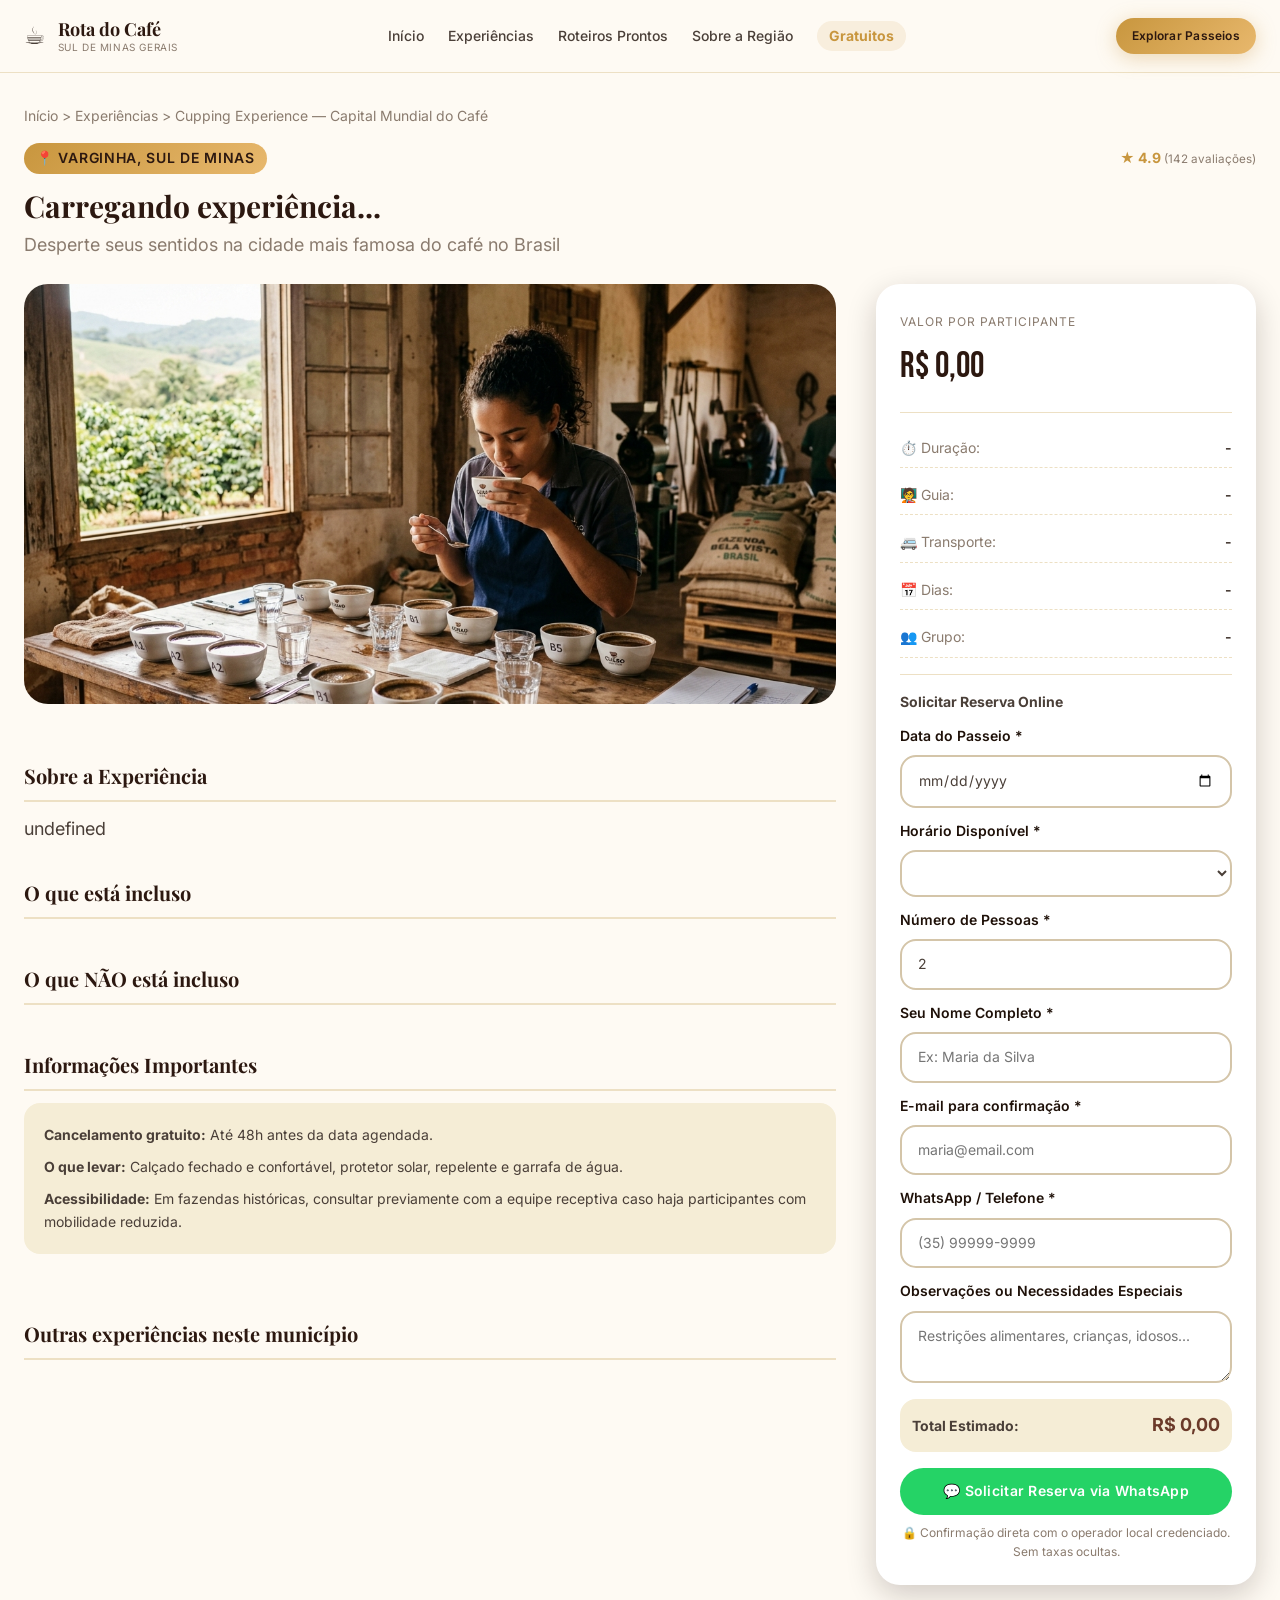
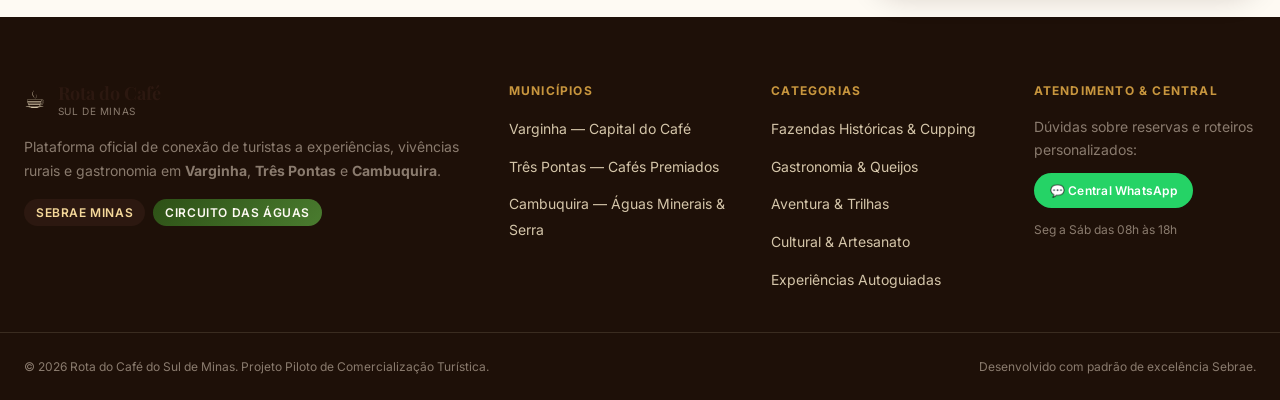
==== commit 78e0a56a: "refactor: remove unused card component styles and streamline buttons and badges" ====
--- a/experiencia.html
+++ b/experiencia.html
@@ -6,6 +6,7 @@
   <link rel="preconnect" href="https://fonts.googleapis.com">
   <link rel="preconnect" href="https://fonts.gstatic.com" crossorigin>
   <link href="https://fonts.googleapis.com/css2?family=Plus+Jakarta+Sans:wght@400;500;600;700;800&family=Playfair+Display:ital,wght@0,600;0,700;1,400&display=swap" rel="stylesheet">
+  <link rel="icon" href="data:image/svg+xml,<svg xmlns=%22http://www.w3.org/2000/svg%22 viewBox=%220 0 100 100%22><text y=%22.9em%22 font-size=%2290%22>%E2%98%95</text></svg>">
   <link rel="stylesheet" href="css/variables.css">
   <link rel="stylesheet" href="css/reset.css">
   <link rel="stylesheet" href="css/components.css">
--- a/css/components.css
+++ b/css/components.css
@@ -1,7 +1,12 @@
+/* ============================================================
+   ROTA DO CAFE DO SUL DE MINAS - Componentes reutilizáveis
+   ============================================================ */
+
 /* ===== BUTTONS ===== */
 .btn {
   display: inline-flex;
   align-items: center;
+  justify-content: center;
   gap: var(--space-2);
   padding: var(--space-3) var(--space-6);
   border-radius: var(--radius-full);
@@ -12,6 +17,7 @@
   cursor: pointer;
   text-decoration: none;
   white-space: nowrap;
+  border: none;
 }
 .btn-primary {
   background: var(--grad-dourado);
@@ -51,23 +57,23 @@
   transform: translateY(-2px);
   box-shadow: 0 8px 25px rgba(45,80,22,0.4);
 }
-.btn-lg {
-  padding: var(--space-4) var(--space-8);
-  font-size: var(--text-base);
-}
-.btn-sm {
-  padding: var(--space-2) var(--space-4);
-  font-size: var(--text-xs);
-}
-.btn-whatsapp {
-  background: #25D366;
-  color: white;
-}
+.btn-lg { padding: var(--space-4) var(--space-8); font-size: var(--text-base); }
+.btn-sm { padding: var(--space-2) var(--space-4); font-size: var(--text-xs); }
+.btn-whatsapp { background: #25D366; color: white; }
 .btn-whatsapp:hover {
   background: #1ebe5a;
   transform: translateY(-2px);
   box-shadow: 0 8px 25px rgba(37,211,102,0.4);
 }
+.btn-link {
+  background: none;
+  border: none;
+  color: var(--cafe-medio);
+  font-weight: 600;
+  cursor: pointer;
+  text-decoration: underline;
+}
+.btn-link:hover { color: var(--dourado); }
 
 /* ===== BADGES ===== */
 .badge {
@@ -81,558 +87,294 @@
   letter-spacing: 0.05em;
   text-transform: uppercase;
 }
-.badge-fazenda   { background: rgba(107,58,42,0.12); color: var(--cafe-medio); }
+.badge-sm { padding: 2px var(--space-2); font-size: 10px; }
+.badge-fazenda     { background: rgba(107,58,42,0.12); color: var(--cafe-medio); }
 .badge-gastronomia { background: rgba(200,150,62,0.12); color: #9A6F20; }
-.badge-aventura  { background: rgba(74,124,47,0.12); color: var(--verde-escuro); }
-.badge-cultural  { background: rgba(139,94,60,0.12); color: var(--cafe-claro); }
-.badge-gratuita  { background: rgba(45,80,22,0.12); color: var(--verde-escuro); }
-
-/* ===== EXPERIENCE CARD ===== */
-.exp-card {
+.badge-aventura    { background: rgba(74,124,47,0.12); color: var(--verde-escuro); }
+.badge-cultural    { background: rgba(139,94,60,0.12); color: var(--cafe-claro); }
+.badge-gratuita    { background: rgba(45,80,22,0.12); color: var(--verde-escuro); }
+.badge-cafe        { background: var(--cafe-profundo); color: var(--dourado-pale); }
+.badge-dourado     { background: var(--grad-dourado); color: var(--cafe-profundo); }
+.badge-verde       { background: var(--grad-verde); color: var(--branco-quente); }
+
+/* ===== FORMS ===== */
+.form-group { display: flex; flex-direction: column; gap: var(--space-2); }
+.form-group label {
+  font-size: var(--text-sm);
+  font-weight: 600;
+  color: var(--cafe-escuro);
+}
+.form-input, .form-select, .form-textarea {
+  padding: var(--space-3) var(--space-4);
+  border: 2px solid var(--areia);
+  border-radius: var(--radius-lg);
+  font-size: var(--text-sm);
+  color: var(--cinza-escuro);
+  background: white;
+  transition: border-color var(--duration-base) var(--ease-out);
+  width: 100%;
+}
+.form-input:focus, .form-select:focus, .form-textarea:focus {
+  border-color: var(--dourado);
+  box-shadow: 0 0 0 3px rgba(200,150,62,0.15);
+}
+.form-textarea { resize: vertical; min-height: 90px; }
+.checkbox-label {
+  display: flex;
+  align-items: center;
+  gap: var(--space-2);
+  font-size: var(--text-sm);
+  color: var(--cinza-escuro);
+  cursor: pointer;
+}
+.checkbox-label input { width: auto; accent-color: var(--dourado); }
+
+/* ===== EXPERIENCE CARDS (renderizados via JS) ===== */
+.card {
   background: white;
   border-radius: var(--radius-xl);
   overflow: hidden;
   box-shadow: var(--shadow-card);
   transition: all var(--duration-slow) var(--ease-out);
-  cursor: pointer;
   display: flex;
   flex-direction: column;
   height: 100%;
 }
-.exp-card:hover {
+.card-exp:hover, .itinerary-card:hover {
   transform: translateY(-8px);
   box-shadow: var(--shadow-xl);
 }
-.exp-card__img-wrap {
-  position: relative;
-  overflow: hidden;
-  height: 220px;
-}
-.exp-card__img {
-  width: 100%;
-  height: 100%;
-  object-fit: cover;
-  transition: transform var(--duration-slow) var(--ease-out);
-}
-.exp-card:hover .exp-card__img { transform: scale(1.08); }
-.exp-card__overlay {
+.card-img-box { position: relative; height: 220px; overflow: hidden; }
+.card-img-box img { width: 100%; height: 100%; object-fit: cover; transition: transform var(--duration-slow) var(--ease-out); }
+.card-exp:hover .card-img-box img { transform: scale(1.08); }
+.card-img-overlay {
   position: absolute;
   inset: 0;
+  display: flex;
+  align-items: flex-end;
+  justify-content: space-between;
+  padding: var(--space-3);
   background: var(--grad-card);
 }
-.exp-card__tags {
-  position: absolute;
-  top: var(--space-3);
-  left: var(--space-3);
-  display: flex;
-  gap: var(--space-2);
-  flex-wrap: wrap;
-}
-.exp-card__gratuita {
-  position: absolute;
-  top: var(--space-3);
-  right: var(--space-3);
-  background: var(--verde-medio);
+.card-city {
   color: white;
-  padding: var(--space-1) var(--space-3);
-  border-radius: var(--radius-full);
-  font-size: var(--text-xs);
-  font-weight: 700;
-}
-.exp-card__rating {
-  position: absolute;
-  bottom: var(--space-3);
-  right: var(--space-3);
-  display: flex;
-  align-items: center;
-  gap: var(--space-1);
-  background: rgba(0,0,0,0.5);
-  backdrop-filter: blur(6px);
-  color: #FFD700;
-  padding: 4px 10px;
-  border-radius: var(--radius-full);
-  font-size: var(--text-xs);
-  font-weight: 600;
-}
-.exp-card__body {
-  padding: var(--space-5);
-  flex: 1;
-  display: flex;
-  flex-direction: column;
-  gap: var(--space-2);
-}
-.exp-card__municipio {
-  font-size: var(--text-xs);
-  color: var(--cinza-quente);
-  font-weight: 500;
-  display: flex;
+  font-size: var(--text-xs);
+  font-weight: 600;
+  display: inline-flex;
   align-items: center;
   gap: 4px;
 }
-.exp-card__municipio::before { content: '📍'; font-size: 10px; }
-.exp-card__title {
-  font-family: var(--font-serif);
-  font-size: var(--text-lg);
-  font-weight: 700;
-  color: var(--cafe-profundo);
-  line-height: 1.3;
-}
-.exp-card__meta {
-  display: flex;
-  gap: var(--space-4);
-  font-size: var(--text-xs);
-  color: var(--cinza-quente);
-  margin-top: auto;
-  padding-top: var(--space-3);
-  border-top: 1px solid var(--creme-escuro);
-}
-.exp-card__meta-item {
-  display: flex;
-  align-items: center;
-  gap: 4px;
-}
-.exp-card__footer {
-  display: flex;
-  align-items: center;
-  justify-content: space-between;
-  padding: var(--space-4) var(--space-5);
-  background: var(--creme);
-  border-top: 1px solid var(--creme-escuro);
-}
-.exp-card__price {
-  font-family: var(--font-display);
-  font-size: var(--text-2xl);
-  color: var(--cafe-profundo);
-  line-height: 1;
-}
-.exp-card__price span {
-  font-family: var(--font-sans);
-  font-size: var(--text-xs);
-  color: var(--cinza-quente);
-  font-weight: 400;
-}
-.exp-card__price.free { color: var(--verde-escuro); }
-
-/* ===== ROTEIRO CARD ===== */
-.roteiro-card {
-  background: white;
-  border-radius: var(--radius-xl);
-  overflow: hidden;
-  box-shadow: var(--shadow-card);
-  transition: all var(--duration-slow) var(--ease-out);
-  cursor: pointer;
-}
-.roteiro-card:hover {
-  transform: translateY(-8px);
-  box-shadow: var(--shadow-xl);
-}
-.roteiro-card__img-wrap {
-  position: relative;
-  height: 200px;
-  overflow: hidden;
-}
-.roteiro-card__img {
-  width: 100%;
-  height: 100%;
-  object-fit: cover;
-  transition: transform var(--duration-slow) var(--ease-out);
-}
-.roteiro-card:hover .roteiro-card__img { transform: scale(1.08); }
-.roteiro-card__overlay {
-  position: absolute;
-  inset: 0;
-  background: var(--grad-card);
-}
-.roteiro-card__duracao {
+.card-destaque {
   position: absolute;
   top: var(--space-3);
   left: var(--space-3);
   background: var(--grad-dourado);
   color: var(--cafe-profundo);
+  padding: 4px 10px;
+  border-radius: var(--radius-full);
+  font-size: 10px;
+  font-weight: 700;
+}
+.fav-btn {
+  background: rgba(255,255,255,0.85);
+  border: none;
+  border-radius: 50%;
+  width: 32px;
+  height: 32px;
+  display: inline-flex;
+  align-items: center;
+  justify-content: center;
+  cursor: pointer;
+  font-size: var(--text-base);
+  transition: transform var(--duration-fast);
+  flex-shrink: 0;
+}
+.fav-btn:hover { transform: scale(1.15); }
+.card-body { padding: var(--space-5); flex: 1; display: flex; flex-direction: column; gap: var(--space-2); }
+.card-meta-top { display: flex; align-items: center; justify-content: space-between; }
+.card-rating { font-size: var(--text-xs); color: var(--cinza-quente); font-weight: 600; }
+.card-rating small { color: var(--cinza-quente); font-weight: 400; }
+.card-title { font-family: var(--font-serif); font-size: var(--text-lg); font-weight: 700; line-height: 1.3; }
+.card-title a { color: var(--cafe-profundo); }
+.card-title a:hover { color: var(--dourado); }
+.card-desc {
+  font-size: var(--text-sm);
+  color: var(--cinza-quente);
+  line-height: 1.5;
+  display: -webkit-box;
+  -webkit-line-clamp: 2;
+  -webkit-box-orient: vertical;
+  overflow: hidden;
+}
+.card-specs {
+  display: flex;
+  flex-wrap: wrap;
+  gap: var(--space-3);
+  font-size: var(--text-xs);
+  color: var(--cinza-quente);
+}
+.card-footer {
+  display: flex;
+  align-items: center;
+  justify-content: space-between;
+  margin-top: auto;
+  padding-top: var(--space-3);
+  border-top: 1px solid var(--creme-escuro);
+}
+.card-price small { display: block; font-size: 10px; color: var(--cinza-quente); }
+.card-price strong, .price-val { font-family: var(--font-display); font-size: var(--text-xl); color: var(--cafe-profundo); letter-spacing: 0.02em; }
+.price-free { font-family: var(--font-display); font-size: var(--text-xl); color: var(--verde-escuro); }
+.price-sub { font-size: 10px; color: var(--cinza-quente); }
+.text-free { color: var(--verde-escuro); font-family: var(--font-display); }
+
+.card-sm { flex-direction: row; height: auto; }
+.card-sm img { width: 96px; height: 96px; object-fit: cover; flex-shrink: 0; }
+.card-sm .p-4 { padding: var(--space-4); flex: 1; }
+.card-sm h4 { font-size: var(--text-sm); margin-top: var(--space-1); }
+.card-sm h4 a { color: var(--cafe-profundo); }
+
+/* ===== EMPTY STATE ===== */
+.empty-state {
+  grid-column: 1 / -1;
+  text-align: center;
+  padding: var(--space-16) var(--space-6);
+  background: white;
+  border-radius: var(--radius-xl);
+  box-shadow: var(--shadow-sm);
+}
+.empty-icon { font-size: 3rem; margin-bottom: var(--space-4); }
+.empty-state h3 { font-family: var(--font-serif); color: var(--cafe-profundo); margin-bottom: var(--space-2); }
+.empty-state p { color: var(--cinza-quente); margin-bottom: var(--space-6); }
+
+/* ===== ITINERARY CARDS (roteiros.html) ===== */
+.itinerary-card { cursor: default; }
+.itinerary-header {
+  padding: var(--space-6);
+  color: white;
+  min-height: 160px;
+  display: flex;
+  flex-direction: column;
+  justify-content: flex-end;
+  gap: var(--space-1);
+}
+.itinerary-header h3 { font-family: var(--font-serif); font-size: var(--text-xl); }
+.itinerary-header p { font-size: var(--text-sm); color: rgba(255,255,255,0.85); }
+.itinerary-steps { display: flex; flex-direction: column; gap: var(--space-3); margin: var(--space-4) 0; }
+.step-item { display: flex; gap: var(--space-3); align-items: flex-start; }
+.step-num {
+  width: 26px;
+  height: 26px;
+  border-radius: 50%;
+  background: var(--grad-dourado);
+  color: var(--cafe-profundo);
+  font-size: var(--text-xs);
+  font-weight: 700;
+  display: flex;
+  align-items: center;
+  justify-content: center;
+  flex-shrink: 0;
+}
+.step-content strong { font-size: var(--text-sm); color: var(--cafe-profundo); }
+
+/* ===== TERRITORY / CITY CARDS (index.html) ===== */
+.city-card {
+  background: white;
+  border-radius: var(--radius-xl);
+  overflow: hidden;
+  box-shadow: var(--shadow-card);
+  transition: all var(--duration-slow) var(--ease-out);
+}
+.city-card:hover { transform: translateY(-8px); box-shadow: var(--shadow-xl); }
+.city-card-img {
+  position: relative;
+  height: 200px;
+  background-size: cover;
+  background-position: center;
+  display: flex;
+  align-items: flex-end;
+  padding: var(--space-3);
+}
+.city-card-img::before {
+  content: '';
+  position: absolute;
+  inset: 0;
+  background: linear-gradient(180deg, transparent 40%, rgba(30,16,8,0.85) 100%);
+}
+.city-badge {
+  position: relative;
+  z-index: 1;
+  background: var(--grad-dourado);
+  color: var(--cafe-profundo);
   padding: 4px 12px;
   border-radius: var(--radius-full);
   font-size: var(--text-xs);
   font-weight: 700;
 }
-.roteiro-card__body { padding: var(--space-5); }
-.roteiro-card__title {
-  font-family: var(--font-serif);
-  font-size: var(--text-xl);
-  font-weight: 700;
-  color: var(--cafe-profundo);
-  margin-bottom: var(--space-2);
-}
-.roteiro-card__sub {
-  font-size: var(--text-sm);
-  color: var(--cinza-quente);
-  margin-bottom: var(--space-3);
-}
-.roteiro-card__cidades {
-  display: flex;
-  flex-wrap: wrap;
-  gap: var(--space-2);
-  margin-bottom: var(--space-4);
-}
-.roteiro-card__cidade {
-  background: var(--creme);
-  color: var(--cafe-medio);
-  padding: 2px 10px;
-  border-radius: var(--radius-full);
-  font-size: var(--text-xs);
-  font-weight: 500;
-}
-.roteiro-card__footer {
-  display: flex;
-  align-items: center;
-  justify-content: space-between;
-  border-top: 1px solid var(--creme-escuro);
-  padding-top: var(--space-4);
-}
-.roteiro-card__price {
-  font-family: var(--font-display);
-  font-size: var(--text-2xl);
-  color: var(--cafe-profundo);
-}
-.roteiro-card__price-sub {
-  font-family: var(--font-sans);
-  font-size: var(--text-xs);
-  color: var(--cinza-quente);
-  font-weight: 400;
-}
-
-/* ===== FILTERS ===== */
-.filter-bar {
-  display: flex;
-  flex-wrap: wrap;
-  gap: var(--space-3);
-  align-items: center;
-}
-.filter-chip {
-  padding: var(--space-2) var(--space-4);
-  border-radius: var(--radius-full);
-  border: 2px solid var(--areia);
-  background: white;
-  color: var(--cinza-escuro);
-  font-size: var(--text-sm);
-  font-weight: 500;
-  cursor: pointer;
-  transition: all var(--duration-base) var(--ease-out);
-}
-.filter-chip:hover {
-  border-color: var(--dourado);
-  color: var(--cafe-medio);
-}
-.filter-chip.active {
-  background: var(--grad-cafe);
-  border-color: transparent;
-  color: white;
-}
-
-/* ===== STATS ===== */
-.stat-item {
-  text-align: center;
-  padding: var(--space-8);
-}
-.stat-num {
-  font-family: var(--font-display);
-  font-size: var(--text-6xl);
-  line-height: 1;
-  background: var(--grad-dourado);
-  -webkit-background-clip: text;
-  -webkit-text-fill-color: transparent;
-  background-clip: text;
-}
-.stat-label {
-  font-size: var(--text-sm);
-  color: var(--cinza-quente);
-  margin-top: var(--space-2);
-  font-weight: 500;
-  text-transform: uppercase;
-  letter-spacing: 0.08em;
-}
-
-/* ===== CATEGORY CARDS ===== */
-.cat-card {
-  display: flex;
-  flex-direction: column;
-  align-items: center;
-  justify-content: center;
-  gap: var(--space-3);
-  padding: var(--space-8) var(--space-6);
-  background: white;
-  border-radius: var(--radius-xl);
-  border: 2px solid transparent;
-  box-shadow: var(--shadow-sm);
-  cursor: pointer;
-  transition: all var(--duration-slow) var(--ease-spring);
-  text-align: center;
-}
-.cat-card:hover {
-  transform: translateY(-6px) scale(1.03);
-  box-shadow: var(--shadow-lg);
-  border-color: var(--dourado);
-}
-.cat-card__icon {
-  font-size: 2.5rem;
-  line-height: 1;
-  transition: transform var(--duration-base) var(--ease-spring);
-}
-.cat-card:hover .cat-card__icon { transform: scale(1.2) rotate(-5deg); }
-.cat-card__title {
-  font-family: var(--font-serif);
-  font-size: var(--text-base);
-  font-weight: 700;
-  color: var(--cafe-profundo);
-}
-.cat-card__count {
-  font-size: var(--text-xs);
-  color: var(--cinza-quente);
-}
-
-/* ===== SECTION HEADERS ===== */
-.section-tag {
-  display: inline-block;
-  font-size: var(--text-xs);
-  font-weight: 700;
-  letter-spacing: 0.12em;
-  text-transform: uppercase;
-  color: var(--dourado);
-  margin-bottom: var(--space-3);
-}
-.section-title {
-  font-family: var(--font-serif);
-  font-size: var(--text-4xl);
-  font-weight: 700;
-  color: var(--cafe-profundo);
-  line-height: 1.2;
-  margin-bottom: var(--space-4);
-}
-.section-subtitle {
-  font-size: var(--text-lg);
-  color: var(--cinza-quente);
-  max-width: 600px;
-}
-
-/* ===== FORMS ===== */
-.form-group {
+.city-card-body { padding: var(--space-6); }
+.city-card-body h3 { font-family: var(--font-serif); font-size: var(--text-xl); color: var(--cafe-profundo); margin-bottom: var(--space-2); }
+.city-card-body > p { font-size: var(--text-sm); color: var(--cinza-quente); margin-bottom: var(--space-4); }
+.city-features { display: flex; flex-direction: column; gap: var(--space-2); }
+.city-features li { font-size: var(--text-sm); color: var(--cinza-escuro); }
+
+/* ===== ITINERARY MINI CARD (index.html, sobre bg-cafe) ===== */
+.itinerary-mini-card {
+  background: rgba(255,255,255,0.06);
+  border: 1px solid rgba(255,255,255,0.12);
+  border-radius: var(--radius-xl);
+  padding: var(--space-6);
+  backdrop-filter: blur(6px);
   display: flex;
   flex-direction: column;
   gap: var(--space-2);
 }
-.form-label {
-  font-size: var(--text-sm);
-  font-weight: 600;
-  color: var(--cafe-escuro);
-}
-.form-input, .form-select, .form-textarea {
-  padding: var(--space-3) var(--space-4);
-  border: 2px solid var(--areia);
-  border-radius: var(--radius-lg);
-  font-size: var(--text-sm);
-  color: var(--cinza-escuro);
-  background: white;
-  transition: border-color var(--duration-base) var(--ease-out);
-}
-.form-input:focus, .form-select:focus, .form-textarea:focus {
-  border-color: var(--dourado);
-  box-shadow: 0 0 0 3px rgba(200,150,62,0.15);
-}
-.form-textarea { resize: vertical; min-height: 100px; }
-
-/* ===== BOOKING CARD ===== */
-.booking-card {
-  background: white;
-  border-radius: var(--radius-xl);
-  box-shadow: var(--shadow-xl);
-  padding: var(--space-8);
-  position: sticky;
-  top: calc(var(--nav-height) + var(--space-6));
-}
-.booking-card__price {
-  font-family: var(--font-display);
-  font-size: var(--text-5xl);
-  color: var(--cafe-profundo);
-  line-height: 1;
-  margin-bottom: var(--space-1);
-}
-.booking-card__price-info {
-  font-size: var(--text-sm);
-  color: var(--cinza-quente);
-  margin-bottom: var(--space-5);
-}
-.booking-card__meta {
-  display: grid;
-  grid-template-columns: 1fr 1fr;
-  gap: var(--space-3);
-  margin-bottom: var(--space-6);
-  padding: var(--space-4);
-  background: var(--creme);
-  border-radius: var(--radius-lg);
-}
-.booking-card__meta-item {
-  display: flex;
-  flex-direction: column;
-  gap: 2px;
-}
-.booking-card__meta-label {
-  font-size: var(--text-xs);
-  color: var(--cinza-quente);
-  font-weight: 500;
-}
-.booking-card__meta-value {
-  font-size: var(--text-sm);
-  font-weight: 600;
-  color: var(--cafe-profundo);
-}
-.booking-card__garantias {
-  display: flex;
-  flex-direction: column;
-  gap: var(--space-2);
-  margin-top: var(--space-4);
-}
-.booking-card__garantia {
-  display: flex;
-  align-items: center;
-  gap: var(--space-2);
-  font-size: var(--text-xs);
-  color: var(--cinza-quente);
-}
-.booking-card__garantia::before { content: '✅'; font-size: 12px; }
-
-/* ===== TESTIMONIALS ===== */
-.testimonial-card {
-  background: white;
-  border-radius: var(--radius-xl);
-  padding: var(--space-8);
-  box-shadow: var(--shadow-md);
-  border-left: 4px solid var(--dourado);
-}
-.testimonial-card__stars { color: #FFD700; font-size: var(--text-lg); margin-bottom: var(--space-3); }
-.testimonial-card__text {
-  font-style: italic;
-  color: var(--cinza-escuro);
-  margin-bottom: var(--space-4);
-  line-height: 1.7;
-}
-.testimonial-card__author {
-  display: flex;
-  align-items: center;
-  gap: var(--space-3);
-}
-.testimonial-card__avatar {
-  width: 44px;
-  height: 44px;
+.itinerary-mini-card h3 { font-family: var(--font-serif); font-size: var(--text-xl); color: var(--branco-quente); }
+
+/* ===== HOW IT WORKS (step-guide) ===== */
+.step-guide { }
+.step-card { text-align: center; display: flex; flex-direction: column; align-items: center; gap: var(--space-3); }
+.step-icon {
+  width: 56px;
+  height: 56px;
   border-radius: 50%;
   background: var(--grad-cafe);
+  color: var(--dourado-pale);
+  font-family: var(--font-display);
+  font-size: var(--text-xl);
   display: flex;
   align-items: center;
   justify-content: center;
-  color: white;
-  font-weight: 700;
-  font-size: var(--text-lg);
-  flex-shrink: 0;
-}
-.testimonial-card__name { font-weight: 600; color: var(--cafe-profundo); font-size: var(--text-sm); }
-.testimonial-card__origin { font-size: var(--text-xs); color: var(--cinza-quente); }
-
-/* ===== MAP TERRITORY ===== */
-.territory-map {
-  position: relative;
-  background: var(--creme);
-  border-radius: var(--radius-xl);
-  overflow: hidden;
-  min-height: 400px;
-}
-.map-pin {
-  position: absolute;
-  transform: translate(-50%, -100%);
-  cursor: pointer;
-  transition: all var(--duration-base) var(--ease-spring);
-}
-.map-pin:hover { transform: translate(-50%, -100%) scale(1.2); }
-.map-pin__dot {
-  width: 14px;
-  height: 14px;
-  background: var(--dourado);
-  border-radius: 50%;
-  border: 3px solid white;
-  box-shadow: 0 2px 8px rgba(0,0,0,0.3);
-  margin: 0 auto;
-}
-.map-pin__pulse {
-  position: absolute;
-  top: 50%;
-  left: 50%;
-  transform: translate(-50%,-50%);
-  width: 30px;
-  height: 30px;
-  background: rgba(200,150,62,0.3);
-  border-radius: 50%;
-  animation: pulse 2s infinite;
-}
-.map-pin__label {
-  background: var(--cafe-profundo);
-  color: white;
-  padding: 3px 8px;
-  border-radius: 4px;
-  font-size: 10px;
-  font-weight: 600;
-  white-space: nowrap;
-  margin-bottom: 4px;
-  text-align: center;
-}
-@keyframes pulse {
-  0% { opacity: 0.8; transform: translate(-50%,-50%) scale(0.8); }
-  100% { opacity: 0; transform: translate(-50%,-50%) scale(2); }
-}
-
-/* ===== HOW IT WORKS ===== */
-.how-step {
-  display: flex;
-  flex-direction: column;
-  align-items: center;
-  text-align: center;
-  gap: var(--space-4);
-}
-.how-step__num {
-  width: 72px;
-  height: 72px;
-  background: var(--grad-dourado);
-  border-radius: 50%;
-  display: flex;
-  align-items: center;
-  justify-content: center;
+}
+.step-card h4 { font-family: var(--font-serif); font-size: var(--text-base); color: var(--cafe-profundo); }
+
+/* ===== BOOKING CARD (experiencia.html) ===== */
+.booking-card {
+  background: white;
+  border-radius: var(--radius-xl);
+  box-shadow: var(--shadow-xl);
+  padding: var(--space-6);
+  position: sticky;
+  top: calc(var(--nav-height) + var(--space-4));
+}
+.booking-header { border-bottom: 1px solid var(--creme-escuro); padding-bottom: var(--space-4); margin-bottom: var(--space-4); }
+.booking-price-val {
   font-family: var(--font-display);
-  font-size: var(--text-3xl);
-  color: var(--cafe-profundo);
-  box-shadow: var(--shadow-gold);
-}
-.how-step__title {
-  font-family: var(--font-serif);
-  font-size: var(--text-xl);
-  font-weight: 700;
-  color: var(--cafe-profundo);
-}
-.how-step__desc { font-size: var(--text-sm); color: var(--cinza-quente); max-width: 220px; }
-
-/* ===== NEWSLETTER ===== */
-.newsletter-wrap {
-  background: var(--grad-cafe);
-  border-radius: var(--radius-xl);
-  padding: var(--space-12) var(--space-8);
-  text-align: center;
-  color: var(--creme);
-}
-.newsletter-form {
-  display: flex;
-  gap: var(--space-3);
-  max-width: 480px;
-  margin: var(--space-6) auto 0;
-}
-.newsletter-input {
-  flex: 1;
-  padding: var(--space-4) var(--space-5);
-  border-radius: var(--radius-full);
-  border: none;
-  font-size: var(--text-sm);
-}
+  font-size: var(--text-4xl);
+  color: var(--cafe-profundo);
+  margin-top: var(--space-1);
+}
+.booking-price-val .val { font-family: var(--font-display); }
+.booking-price-val small { font-family: var(--font-sans); font-size: var(--text-sm); color: var(--cinza-quente); font-weight: 400; }
+.booking-specs { display: flex; flex-direction: column; gap: var(--space-2); margin-bottom: var(--space-4); }
+.spec-row {
+  display: flex;
+  align-items: center;
+  justify-content: space-between;
+  font-size: var(--text-sm);
+  color: var(--cinza-escuro);
+  padding: var(--space-2) 0;
+  border-bottom: 1px dashed var(--creme-escuro);
+}
+.spec-row span { color: var(--cinza-quente); }
+.booking-form { border-top: 1px solid var(--creme-escuro); padding-top: var(--space-4); }
+.booking-total-summary { background: var(--creme); }
+.icon-pin { font-style: normal; }
--- a/css/main.css
+++ b/css/main.css
@@ -8,305 +8,144 @@
   margin: 0 auto;
   padding: 0 var(--space-6);
 }
-.container-wide {
-  max-width: var(--container-wide);
+.section-padded { padding: var(--space-16) 0; }
+.grid-3 { display: grid; grid-template-columns: repeat(3, 1fr); gap: var(--space-8); }
+.grid-4 { display: grid; grid-template-columns: repeat(4, 1fr); gap: var(--space-6); }
+.grid-2 { display: grid; grid-template-columns: repeat(2, 1fr); gap: var(--space-8); }
+
+/* ===== HEADER ===== */
+.header {
+  position: sticky;
+  top: 0;
+  z-index: 1000;
+  background: var(--branco-quente);
+  border-bottom: 1px solid var(--creme-escuro);
+  transition: box-shadow var(--duration-base) var(--ease-out);
+}
+.header.scrolled { box-shadow: var(--shadow-md); }
+.header-container {
+  max-width: var(--container-max);
   margin: 0 auto;
   padding: 0 var(--space-6);
-}
-.section { padding: var(--space-20) 0; }
-.section-dark {
-  background: var(--cafe-profundo);
-  color: var(--creme);
-}
-.section-creme { background: var(--creme); }
-.section-dark .section-title { color: var(--dourado-claro); }
-.section-dark .section-subtitle { color: var(--areia); }
-.grid-3 {
-  display: grid;
-  grid-template-columns: repeat(3, 1fr);
-  gap: var(--space-8);
-}
-.grid-4 {
-  display: grid;
-  grid-template-columns: repeat(4, 1fr);
+  height: var(--nav-height);
+  display: flex;
+  align-items: center;
+  justify-content: space-between;
   gap: var(--space-6);
 }
-.grid-2 {
-  display: grid;
-  grid-template-columns: repeat(2, 1fr);
-  gap: var(--space-8);
-}
-
-/* ===== NAVBAR ===== */
-.navbar {
-  position: fixed;
-  top: 0;
-  left: 0;
-  right: 0;
-  z-index: 1000;
-  height: var(--nav-height);
-  display: flex;
-  align-items: center;
-  padding: 0 var(--space-8);
-  transition: all var(--duration-base) var(--ease-out);
-}
-.navbar.transparent {
-  background: transparent;
-}
-.navbar.scrolled {
-  background: rgba(30,16,8,0.95);
-  backdrop-filter: blur(20px);
-  box-shadow: 0 4px 30px rgba(0,0,0,0.3);
-}
-.navbar__brand {
-  font-family: var(--font-serif);
-  font-size: var(--text-xl);
-  font-weight: 700;
-  color: var(--creme);
-  flex-shrink: 0;
-}
-.navbar__brand span { color: var(--dourado); }
-.navbar__nav {
-  display: flex;
-  align-items: center;
-  gap: var(--space-8);
-  margin: 0 auto;
-}
-.navbar__link {
-  color: rgba(245,237,214,0.85);
-  font-size: var(--text-sm);
-  font-weight: 500;
-  transition: color var(--duration-fast);
-  position: relative;
-}
-.navbar__link::after {
-  content: '';
-  position: absolute;
-  bottom: -4px;
-  left: 0;
-  right: 0;
-  height: 2px;
-  background: var(--dourado);
-  transform: scaleX(0);
-  transition: transform var(--duration-base) var(--ease-out);
-}
-.navbar__link:hover, .navbar__link.active { color: var(--creme); }
-.navbar__link:hover::after, .navbar__link.active::after { transform: scaleX(1); }
-.navbar__actions { display: flex; align-items: center; gap: var(--space-3); }
-.navbar__hamburger {
+.logo { display: flex; align-items: center; gap: var(--space-3); flex-shrink: 0; }
+.logo-icon { font-size: var(--text-2xl); }
+.logo-text { display: flex; flex-direction: column; line-height: 1.2; }
+.logo-title { font-family: var(--font-serif); font-weight: 700; color: var(--cafe-profundo); font-size: var(--text-lg); }
+.logo-subtitle { font-size: 10px; color: var(--cinza-quente); text-transform: uppercase; letter-spacing: 0.06em; }
+.nav-links { display: flex; align-items: center; gap: var(--space-6); }
+.nav-links a { font-size: var(--text-sm); font-weight: 500; color: var(--cinza-escuro); transition: color var(--duration-fast); }
+.nav-links a:hover { color: var(--dourado); }
+.nav-highlight {
+  background: rgba(200,150,62,0.12);
+  color: var(--dourado) !important;
+  padding: var(--space-1) var(--space-3);
+  border-radius: var(--radius-full);
+  font-weight: 700 !important;
+}
+.header-actions { display: flex; align-items: center; gap: var(--space-4); }
+.mobile-toggle {
   display: none;
   flex-direction: column;
   gap: 5px;
+  background: none;
+  border: none;
   cursor: pointer;
   padding: var(--space-2);
 }
-.navbar__hamburger span {
-  display: block;
-  width: 24px;
-  height: 2px;
-  background: var(--creme);
-  transition: all var(--duration-base);
-}
-
-/* ===== HERO ===== */
-.hero {
-  position: relative;
-  height: 100vh;
-  min-height: 700px;
+.mobile-toggle span { display: block; width: 22px; height: 2px; background: var(--cafe-profundo); transition: all var(--duration-base); }
+.mobile-toggle.active span:nth-child(1) { transform: translateY(7px) rotate(45deg); }
+.mobile-toggle.active span:nth-child(2) { opacity: 0; }
+.mobile-toggle.active span:nth-child(3) { transform: translateY(-7px) rotate(-45deg); }
+
+/* ===== HERO (index.html) ===== */
+.hero-section {
+  padding: var(--space-24) 0 var(--space-16);
   display: flex;
   align-items: center;
-  overflow: hidden;
-}
-.hero__bg {
-  position: absolute;
-  inset: 0;
-  background-image: url('assets/images/hero.jpg');
-  background-size: cover;
-  background-position: center;
-  transform-origin: center;
-  animation: heroZoom 20s ease-in-out infinite alternate;
-}
-@keyframes heroZoom {
-  from { transform: scale(1); }
-  to { transform: scale(1.06); }
-}
-.hero__overlay {
-  position: absolute;
-  inset: 0;
-  background: var(--grad-hero);
-}
-.hero__content {
-  position: relative;
-  z-index: 2;
-  max-width: 800px;
-  padding: 0 var(--space-8);
-  animation: fadeInUp var(--duration-xslow) var(--ease-out) both;
-}
-@keyframes fadeInUp {
-  from { opacity: 0; transform: translateY(40px); }
-  to { opacity: 1; transform: translateY(0); }
-}
-.hero__pretitle {
+}
+.hero-content { max-width: 780px; margin: 0 auto; padding: 0 var(--space-6); text-align: center; }
+.hero-tag {
+  display: inline-block;
   font-size: var(--text-xs);
   font-weight: 700;
-  letter-spacing: 0.2em;
+  letter-spacing: 0.1em;
   text-transform: uppercase;
   color: var(--dourado-claro);
   margin-bottom: var(--space-4);
-  display: flex;
-  align-items: center;
-  gap: var(--space-3);
-}
-.hero__pretitle::before { content: ''; display: block; width: 40px; height: 1px; background: var(--dourado); }
-.hero__title {
+}
+.hero-title {
   font-family: var(--font-serif);
-  font-size: clamp(2.5rem, 6vw, 5rem);
-  font-weight: 900;
+  font-size: clamp(2.2rem, 5vw, 3.75rem);
+  font-weight: 700;
   color: var(--branco-quente);
-  line-height: 1.1;
-  margin-bottom: var(--space-6);
-}
-.hero__title .highlight {
-  color: var(--dourado-claro);
-  font-style: italic;
-}
-.hero__subtitle {
-  font-size: var(--text-xl);
-  color: rgba(245,237,214,0.85);
-  margin-bottom: var(--space-10);
-  max-width: 560px;
-  line-height: 1.6;
-}
-.hero__actions { display: flex; gap: var(--space-4); flex-wrap: wrap; }
-.hero__scroll {
-  position: absolute;
-  bottom: var(--space-8);
-  left: 50%;
-  transform: translateX(-50%);
-  z-index: 2;
-  display: flex;
-  flex-direction: column;
-  align-items: center;
-  gap: var(--space-2);
-  color: rgba(245,237,214,0.6);
-  font-size: var(--text-xs);
-  letter-spacing: 0.1em;
-  text-transform: uppercase;
-  animation: bounce 2s ease-in-out infinite;
-}
-.hero__scroll::after {
-  content: '';
-  display: block;
-  width: 1px;
-  height: 40px;
-  background: linear-gradient(to bottom, rgba(245,237,214,0.6), transparent);
-}
-@keyframes bounce {
-  0%, 100% { transform: translateX(-50%) translateY(0); }
-  50% { transform: translateX(-50%) translateY(8px); }
-}
-
-/* ===== EXPERIENCE GRID ===== */
-.exp-grid {
-  display: grid;
-  grid-template-columns: repeat(auto-fill, minmax(300px, 1fr));
-  gap: var(--space-8);
-}
-
-/* ===== ITINERARY TIMELINE ===== */
-.itinerario-list {
-  display: flex;
-  flex-direction: column;
-  gap: 0;
-  position: relative;
-}
-.itinerario-list::before {
-  content: '';
-  position: absolute;
-  left: 16px;
-  top: 0;
-  bottom: 0;
-  width: 2px;
-  background: var(--creme-escuro);
-}
-.itinerario-item {
-  display: flex;
+  line-height: 1.15;
+  margin-bottom: var(--space-5);
+}
+.hero-sub { font-size: var(--text-lg); color: rgba(245,237,214,0.9); line-height: 1.6; margin-bottom: var(--space-8); }
+
+.hero-search-box {
+  background: rgba(255,255,255,0.96);
+  border-radius: var(--radius-xl);
+  padding: var(--space-5);
+  display: flex;
+  flex-wrap: wrap;
   gap: var(--space-4);
-  padding: var(--space-4) 0;
-  position: relative;
-}
-.itinerario-item__dot {
-  width: 34px;
-  height: 34px;
-  background: var(--dourado);
-  border-radius: 50%;
-  display: flex;
-  align-items: center;
-  justify-content: center;
-  flex-shrink: 0;
-  color: white;
-  font-size: var(--text-xs);
-  font-weight: 700;
-  position: relative;
-  z-index: 1;
-}
-.itinerario-item__hora {
-  font-weight: 700;
-  color: var(--dourado);
-  font-size: var(--text-sm);
-  min-width: 50px;
-}
-.itinerario-item__atividade {
+  align-items: flex-end;
+  box-shadow: var(--shadow-xl);
+  text-align: left;
+}
+.search-field { flex: 1 1 180px; display: flex; flex-direction: column; gap: var(--space-1); }
+.search-field label { font-size: var(--text-xs); font-weight: 600; color: var(--cinza-quente); }
+.search-field select {
+  padding: var(--space-3);
+  border: 2px solid var(--creme-escuro);
+  border-radius: var(--radius-md);
   font-size: var(--text-sm);
   color: var(--cinza-escuro);
-  padding-top: 6px;
-}
-
-/* ===== SEARCH BAR ===== */
-.search-hero {
-  background: rgba(255,255,255,0.12);
-  backdrop-filter: blur(20px);
-  border: 1px solid rgba(255,255,255,0.2);
-  border-radius: var(--radius-xl);
-  padding: var(--space-2) var(--space-2) var(--space-2) var(--space-5);
-  display: flex;
-  align-items: center;
-  gap: var(--space-3);
-  max-width: 560px;
-  margin-top: var(--space-6);
-}
-.search-hero input {
-  flex: 1;
-  background: transparent;
-  color: var(--creme);
-  font-size: var(--text-base);
-  border: none;
-  outline: none;
-}
-.search-hero input::placeholder { color: rgba(245,237,214,0.5); }
+  background: white;
+}
+.search-submit-btn { flex-shrink: 0; border: none; }
+
+.hero-stats {
+  display: flex;
+  justify-content: center;
+  flex-wrap: wrap;
+  gap: var(--space-8);
+  margin-top: var(--space-10);
+}
+.hero-stats .stat-item { display: flex; flex-direction: column; align-items: center; gap: 2px; }
+.hero-stats .stat-item strong { font-family: var(--font-display); font-size: var(--text-3xl); color: var(--dourado-claro); }
+.hero-stats .stat-item span { font-size: var(--text-xs); color: rgba(245,237,214,0.75); text-transform: uppercase; letter-spacing: 0.05em; }
+
+/* ===== SECTION HEADERS ===== */
+.section-header { margin-bottom: var(--space-10); }
+.section-header h2 { font-family: var(--font-serif); font-size: var(--text-4xl); color: var(--cafe-profundo); margin: var(--space-3) 0 var(--space-3); line-height: 1.2; }
+.section-header p { font-size: var(--text-lg); color: var(--cinza-quente); max-width: 640px; }
+.section-header.text-center p { margin: 0 auto; }
+.section-header.flex-between { display: flex; justify-content: space-between; margin-bottom: var(--space-8); }
+.section-header.align-end { align-items: flex-end; }
+.section-dark .section-header h2, .bg-cafe .section-header h2 { color: var(--branco-quente); }
+.bg-cafe .section-header p { color: rgba(245,237,214,0.8); }
+
+.city-cards-grid { margin-top: var(--space-10); }
 
 /* ===== FOOTER ===== */
-.footer {
-  background: var(--cafe-escuro);
-  color: var(--areia);
-  padding: var(--space-16) 0 var(--space-8);
-}
-.footer__grid {
+.footer { background: var(--cafe-escuro); color: var(--areia); padding: var(--space-16) 0 var(--space-6); }
+.footer-content {
   display: grid;
   grid-template-columns: 2fr 1fr 1fr 1fr;
-  gap: var(--space-12);
-  margin-bottom: var(--space-12);
-}
-.footer__brand {
-  font-family: var(--font-serif);
-  font-size: var(--text-xl);
-  color: var(--creme);
-  font-weight: 700;
-  margin-bottom: var(--space-4);
-}
-.footer__brand span { color: var(--dourado); }
-.footer__desc { font-size: var(--text-sm); line-height: 1.7; }
-.footer__heading {
+  gap: var(--space-10);
+  padding-bottom: var(--space-10);
+}
+.brand-col p { line-height: 1.7; }
+.footer-badges { display: flex; gap: var(--space-2); flex-wrap: wrap; }
+.footer-col h4 {
   font-size: var(--text-xs);
   font-weight: 700;
   letter-spacing: 0.1em;
@@ -314,179 +153,156 @@
   color: var(--dourado);
   margin-bottom: var(--space-4);
 }
-.footer__links { display: flex; flex-direction: column; gap: var(--space-3); }
-.footer__link { font-size: var(--text-sm); transition: color var(--duration-fast); }
-.footer__link:hover { color: var(--creme); }
-.footer__bottom {
-  display: flex;
-  align-items: center;
-  justify-content: space-between;
-  border-top: 1px solid rgba(212,197,169,0.15);
-  padding-top: var(--space-6);
-  font-size: var(--text-xs);
-  color: var(--cinza-quente);
-}
-.footer__social { display: flex; gap: var(--space-4); }
-.footer__social-link {
-  width: 36px;
-  height: 36px;
-  background: rgba(245,237,214,0.08);
+.footer-col ul { display: flex; flex-direction: column; gap: var(--space-3); }
+.footer-col ul a { font-size: var(--text-sm); color: var(--areia); transition: color var(--duration-fast); }
+.footer-col ul a:hover { color: var(--creme); }
+.footer-bottom { border-top: 1px solid rgba(212,197,169,0.15); padding-top: var(--space-6); }
+.footer-bottom p { font-size: var(--text-xs); color: var(--cinza-quente); }
+
+/* ===== BACK TO TOP ===== */
+.back-to-top {
+  position: fixed;
+  bottom: var(--space-6);
+  right: var(--space-6);
+  width: 44px;
+  height: 44px;
   border-radius: 50%;
-  display: flex;
-  align-items: center;
-  justify-content: center;
-  transition: all var(--duration-base);
-  color: var(--areia);
-  font-size: var(--text-base);
-}
-.footer__social-link:hover {
-  background: var(--dourado);
+  background: var(--grad-dourado);
   color: var(--cafe-profundo);
-  transform: translateY(-3px);
-}
-
-/* ===== PAGE HEADER ===== */
-.page-header {
-  background: var(--grad-cafe);
-  padding: calc(var(--nav-height) + var(--space-12)) 0 var(--space-16);
-  text-align: center;
-  color: var(--creme);
-}
-.page-header__title {
-  font-family: var(--font-serif);
-  font-size: clamp(2rem, 5vw, 3.5rem);
-  font-weight: 700;
-  margin-bottom: var(--space-4);
-  color: var(--creme);
-}
-.page-header__sub { font-size: var(--text-lg); color: var(--areia); }
-
-/* ===== EXPERIENCE DETAIL ===== */
-.exp-detail__layout {
-  display: grid;
-  grid-template-columns: 1fr 380px;
-  gap: var(--space-12);
-  align-items: start;
-  padding: var(--space-12) 0;
-}
-.exp-detail__gallery {
-  position: relative;
-  border-radius: var(--radius-xl);
-  overflow: hidden;
-  height: 480px;
-  margin-bottom: var(--space-8);
-}
-.exp-detail__gallery img {
-  width: 100%;
-  height: 100%;
-  object-fit: cover;
-}
-.exp-detail__section { margin-bottom: var(--space-8); }
-.exp-detail__section-title {
+  border: none;
+  font-size: var(--text-lg);
+  cursor: pointer;
+  box-shadow: var(--shadow-lg);
+  opacity: 0;
+  visibility: hidden;
+  transform: translateY(10px);
+  transition: all var(--duration-base) var(--ease-out);
+  z-index: 900;
+}
+.back-to-top.visible { opacity: 1; visibility: visible; transform: translateY(0); }
+
+/* ===== CATALOG PAGE (experiencias.html / roteiros.html / sobre.html hero) ===== */
+.catalog-hero { text-align: center; }
+.catalog-layout { display: grid; grid-template-columns: 280px 1fr; gap: var(--space-8); align-items: start; }
+.catalog-sidebar { position: sticky; top: calc(var(--nav-height) + var(--space-4)); }
+.sidebar-card { background: white; border-radius: var(--radius-xl); box-shadow: var(--shadow-sm); padding: var(--space-6); display: flex; flex-direction: column; gap: var(--space-4); }
+.sidebar-card label { display: block; font-size: var(--text-sm); font-weight: 600; color: var(--cafe-escuro); margin-bottom: var(--space-2); }
+.filter-group { display: flex; flex-direction: column; }
+.filter-checkboxes { display: flex; flex-direction: column; gap: var(--space-3); }
+.sidebar-help { border-top: 1px solid var(--creme-escuro); padding-top: var(--space-4); }
+.catalog-header-bar { }
+.catalog-content { min-width: 0; }
+
+/* ===== EXPERIENCE DETAIL PAGE ===== */
+.exp-detail-page { padding-top: var(--space-8); padding-bottom: var(--space-16); }
+.breadcrumb { font-size: var(--text-sm); color: var(--cinza-quente); }
+.breadcrumb a { color: var(--cinza-quente); }
+.breadcrumb a:hover { color: var(--dourado); }
+.exp-header-info h1 { font-family: var(--font-serif); font-size: var(--text-3xl); color: var(--cafe-profundo); }
+.rating-stars { color: #C8963E; font-weight: 700; }
+.rating-stars small { color: var(--cinza-quente); font-weight: 400; }
+.exp-layout { display: grid; grid-template-columns: 1fr 380px; gap: var(--space-10); align-items: start; }
+.exp-main-col { display: flex; flex-direction: column; gap: var(--space-8); min-width: 0; }
+.exp-hero-img-box { border-radius: var(--radius-xl); overflow: hidden; height: 420px; }
+.exp-hero-img-box img { width: 100%; height: 100%; object-fit: cover; }
+.exp-section h3 {
   font-family: var(--font-serif);
   font-size: var(--text-xl);
-  font-weight: 700;
   color: var(--cafe-profundo);
-  margin-bottom: var(--space-4);
-  display: flex;
-  align-items: center;
-  gap: var(--space-3);
-}
-.exp-detail__section-title::before {
-  content: '';
-  display: block;
-  width: 4px;
-  height: 24px;
-  background: var(--dourado);
-  border-radius: var(--radius-full);
-}
-.exp-detail__list { display: flex; flex-direction: column; gap: var(--space-2); }
-.exp-detail__list-item {
-  display: flex;
-  gap: var(--space-3);
-  font-size: var(--text-sm);
-  color: var(--cinza-escuro);
-  align-items: flex-start;
-}
-.exp-detail__list-item::before {
-  content: '✓';
-  color: var(--verde-medio);
-  font-weight: 700;
-  flex-shrink: 0;
-  margin-top: 2px;
-}
-.exp-detail__list-item.no::before {
-  content: '✗';
-  color: var(--argila);
-}
-
-/* ===== MOBILE NAV ===== */
-.mobile-menu {
-  display: none;
-  position: fixed;
-  inset: 0;
-  z-index: 999;
-  background: rgba(30,16,8,0.98);
-  backdrop-filter: blur(20px);
+  margin-bottom: var(--space-3);
+  padding-bottom: var(--space-2);
+  border-bottom: 2px solid var(--creme-escuro);
+}
+.exp-section p { color: var(--cinza-escuro); line-height: 1.7; }
+.inclusos-list, .nao-inclusos-list { display: flex; flex-direction: column; gap: var(--space-2); }
+.inclusos-list li, .nao-inclusos-list li { font-size: var(--text-sm); color: var(--cinza-escuro); }
+.inclusos-list li { color: var(--verde-escuro); }
+.nao-inclusos-list li { color: var(--argila); }
+.info-box-highlight {
+  background: var(--creme);
+  border-radius: var(--radius-lg);
+  padding: var(--space-5);
+  display: flex;
   flex-direction: column;
-  align-items: center;
-  justify-content: center;
-  gap: var(--space-8);
-}
-.mobile-menu.open { display: flex; }
-.mobile-menu__link {
-  font-family: var(--font-serif);
-  font-size: var(--text-3xl);
-  color: var(--creme);
-  font-weight: 700;
-  transition: color var(--duration-base);
-}
-.mobile-menu__link:hover { color: var(--dourado); }
-.mobile-menu__close {
-  position: absolute;
-  top: var(--space-6);
-  right: var(--space-6);
-  font-size: var(--text-2xl);
-  color: var(--areia);
-  cursor: pointer;
-  background: none;
-  border: none;
-}
+  gap: var(--space-2);
+}
+.info-box-highlight p { font-size: var(--text-sm); }
+
+/* ===== ABOUT PAGE ===== */
+.about-article h2 { font-family: var(--font-serif); font-size: var(--text-3xl); color: var(--cafe-profundo); }
+.about-article h3 { font-family: var(--font-serif); font-size: var(--text-xl); color: var(--cafe-profundo); }
+.about-article p { color: var(--cinza-escuro); line-height: 1.8; }
+.cta-box h4 { font-family: var(--font-serif); font-size: var(--text-xl); }
+.travel-tips-box strong { color: var(--cafe-profundo); }
 
 /* ===== RESPONSIVE ===== */
 @media (max-width: 1024px) {
   .grid-4 { grid-template-columns: repeat(2, 1fr); }
   .grid-3 { grid-template-columns: repeat(2, 1fr); }
-  .exp-detail__layout { grid-template-columns: 1fr; }
-  .footer__grid { grid-template-columns: 1fr 1fr; }
-  .navbar__nav { display: none; }
-  .navbar__hamburger { display: flex; }
+  .grid-2 { grid-template-columns: 1fr; }
+  .footer-content { grid-template-columns: 1fr 1fr; }
+  .nav-links { position: fixed; inset: var(--nav-height) 0 0 0; background: var(--branco-quente); flex-direction: column; justify-content: center; gap: var(--space-8); display: none; }
+  .nav-links.open { display: flex; }
+  .mobile-toggle { display: flex; }
+  .catalog-layout { grid-template-columns: 1fr; }
+  .catalog-sidebar { position: static; }
+  .exp-layout { grid-template-columns: 1fr; }
+  .exp-booking-sidebar .booking-card { position: static; }
 }
 @media (max-width: 768px) {
-  .container { padding: 0 var(--space-4); }
-  .section { padding: var(--space-12) 0; }
-  .grid-3, .grid-4, .grid-2 { grid-template-columns: 1fr; }
-  .section-title { font-size: var(--text-3xl); }
-  .hero__content { padding: 0 var(--space-4); }
-  .newsletter-form { flex-direction: column; }
-  .footer__grid { grid-template-columns: 1fr; }
-  .footer__bottom { flex-direction: column; gap: var(--space-4); }
-  .booking-card { position: static; }
-  .hero__actions { flex-direction: column; align-items: flex-start; }
-  .search-hero { flex-direction: column; }
-}
-
-/* ===== UTILITY ===== */
+  .container, .header-container { padding: 0 var(--space-4); }
+  .section-padded { padding: var(--space-10) 0; }
+  .grid-3, .grid-4 { grid-template-columns: 1fr; }
+  .section-header.flex-between { flex-direction: column; align-items: flex-start; gap: var(--space-4); }
+  .hero-search-box { flex-direction: column; align-items: stretch; }
+  .footer-content { grid-template-columns: 1fr; }
+  .footer-bottom .flex-between { flex-direction: column; gap: var(--space-2); text-align: center; }
+}
+
+/* ===== UTILITIES ===== */
 .text-center { text-align: center; }
-.text-center .section-subtitle { margin: 0 auto; }
-.mt-auto { margin-top: auto; }
-.hidden { display: none; }
-.fade-in {
-  opacity: 0;
-  transform: translateY(20px);
-  transition: all var(--duration-slow) var(--ease-out);
-}
-.fade-in.visible {
-  opacity: 1;
-  transform: translateY(0);
-}
+.flex-between { display: flex; align-items: center; justify-content: space-between; }
+.align-center { align-items: center; }
+.align-end { align-items: flex-end; }
+.inline-block { display: inline-block; }
+.w-full { width: 100%; }
+.w-auto { width: auto; }
+.max-w-2xl { max-width: 42rem; }
+.max-w-4xl { max-width: 56rem; }
+.mx-auto { margin-left: auto; margin-right: auto; }
+.rounded { border-radius: var(--radius-lg); }
+.shadow-sm { box-shadow: var(--shadow-sm); }
+.shadow-md { box-shadow: var(--shadow-md); }
+.shadow-lg { box-shadow: var(--shadow-lg); }
+.font-bold { font-weight: 700; }
+.uppercase { text-transform: uppercase; }
+.tracking-wider { letter-spacing: 0.08em; }
+.lead { font-size: var(--text-lg); line-height: 1.7; }
+.text-xs { font-size: var(--text-xs); }
+.text-sm { font-size: var(--text-sm); }
+.text-lg { font-size: var(--text-lg); }
+.text-white { color: var(--branco-quente); }
+.text-muted { color: var(--cinza-quente); }
+.text-muted-light { color: rgba(245,237,214,0.8); }
+.text-cafe { color: var(--cafe-medio); }
+.bg-light { background: var(--creme); }
+.bg-cafe { background: var(--grad-cafe); }
+.space-y-4 > * + * { margin-top: var(--space-4); }
+
+.mt-1 { margin-top: var(--space-1); } .mb-1 { margin-bottom: var(--space-1); }
+.mt-2 { margin-top: var(--space-2); } .mb-2 { margin-bottom: var(--space-2); }
+.mt-3 { margin-top: var(--space-3); } .mb-3 { margin-bottom: var(--space-3); }
+.mt-4 { margin-top: var(--space-4); } .mb-4 { margin-bottom: var(--space-4); }
+.mt-6 { margin-top: var(--space-6); } .mb-6 { margin-bottom: var(--space-6); }
+.mt-8 { margin-top: var(--space-8); } .mb-8 { margin-bottom: var(--space-8); }
+.mt-12 { margin-top: var(--space-12); }
+.mr-2 { margin-right: var(--space-2); }
+.p-3 { padding: var(--space-3); }
+.p-4 { padding: var(--space-4); }
+.p-6 { padding: var(--space-6); }
+.py-3 { padding-top: var(--space-3); padding-bottom: var(--space-3); }
+.py-8 { padding-top: var(--space-8); padding-bottom: var(--space-8); }
+.py-12 { padding-top: var(--space-12); padding-bottom: var(--space-12); }
+.gap-4 { gap: var(--space-4); }
+.gap-6 { gap: var(--space-6); }
+.no-scroll { overflow: hidden; }
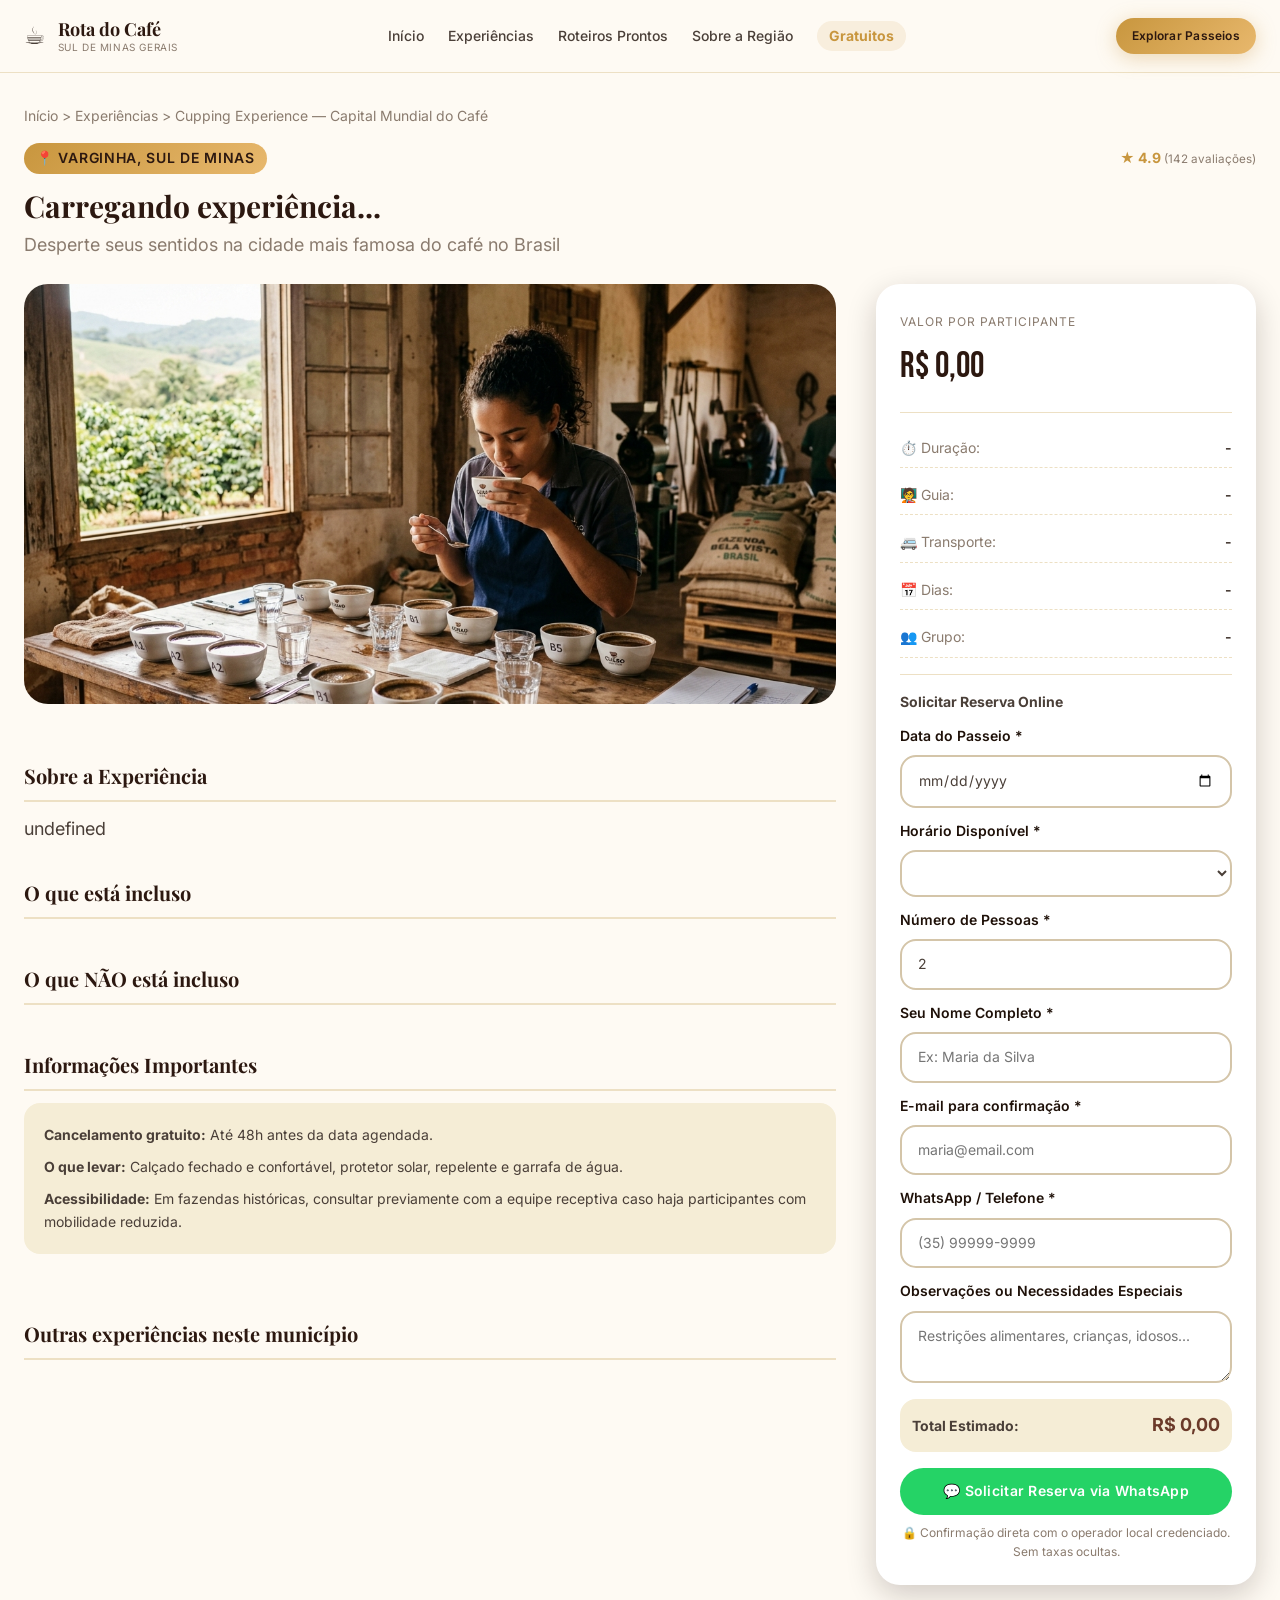
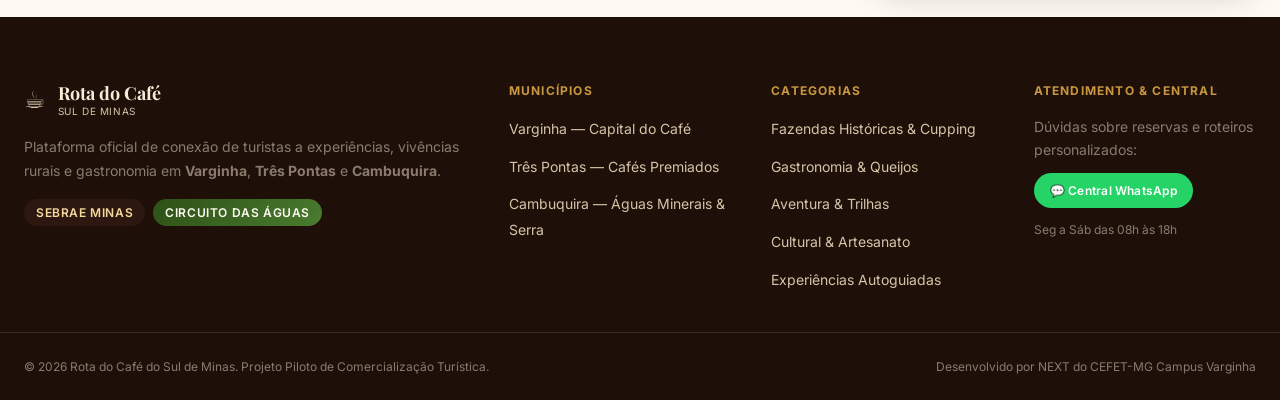
==== commit 23c75f88: "feat: add new image assets, update data references, and update developer credits" ====
--- a/experiencia.html
+++ b/experiencia.html
@@ -245,7 +245,7 @@
     <div class="footer-bottom">
       <div class="container flex-between">
         <p class="text-xs text-muted">© 2026 Rota do Café do Sul de Minas. Projeto Piloto de Comercialização Turística.</p>
-        <p class="text-xs text-muted">Desenvolvido com padrão de excelência Sebrae.</p>
+        <p class="text-xs text-muted">Desenvolvido por NEXT do CEFET-MG Campus Varginha</p>
       </div>
     </div>
   </footer>
--- a/css/main.css
+++ b/css/main.css
@@ -143,6 +143,8 @@
   gap: var(--space-10);
   padding-bottom: var(--space-10);
 }
+.footer .logo-title { color: var(--creme); }
+.footer .logo-subtitle { color: var(--areia); }
 .brand-col p { line-height: 1.7; }
 .footer-badges { display: flex; gap: var(--space-2); flex-wrap: wrap; }
 .footer-col h4 {
